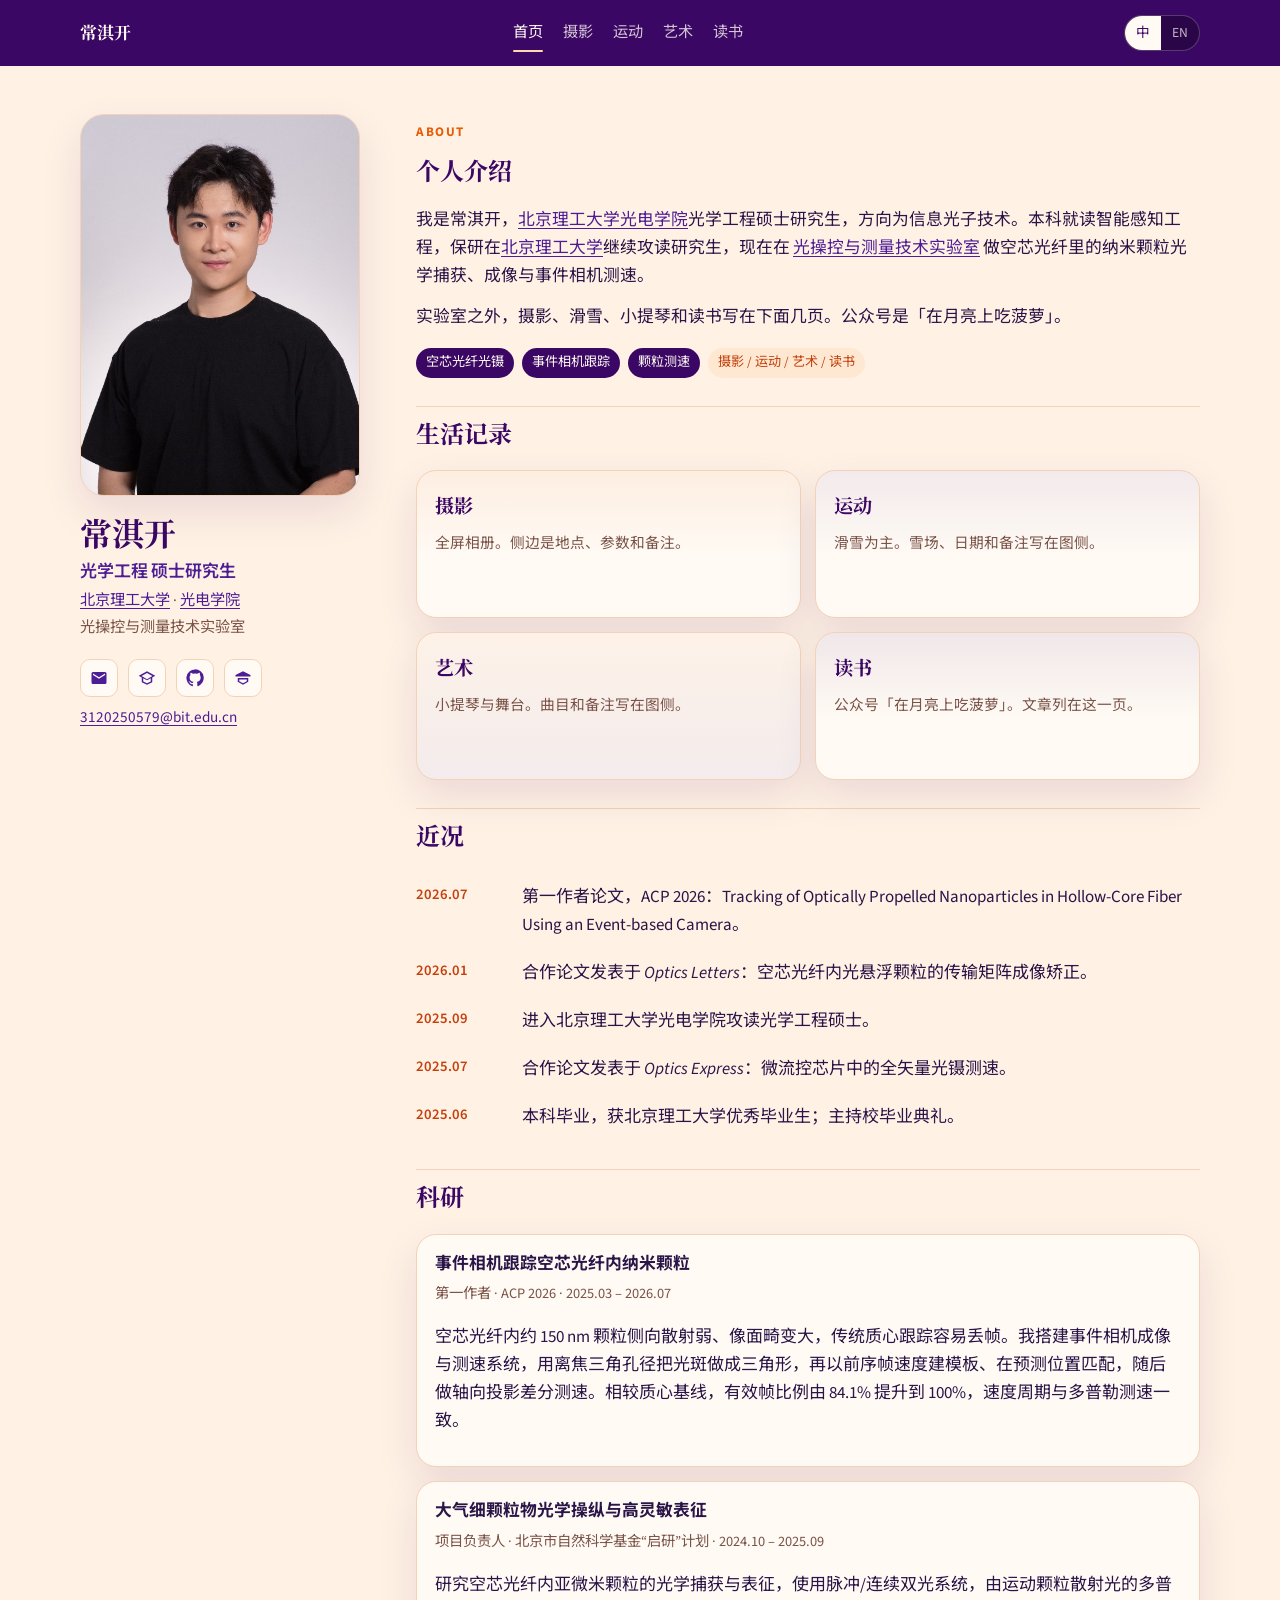
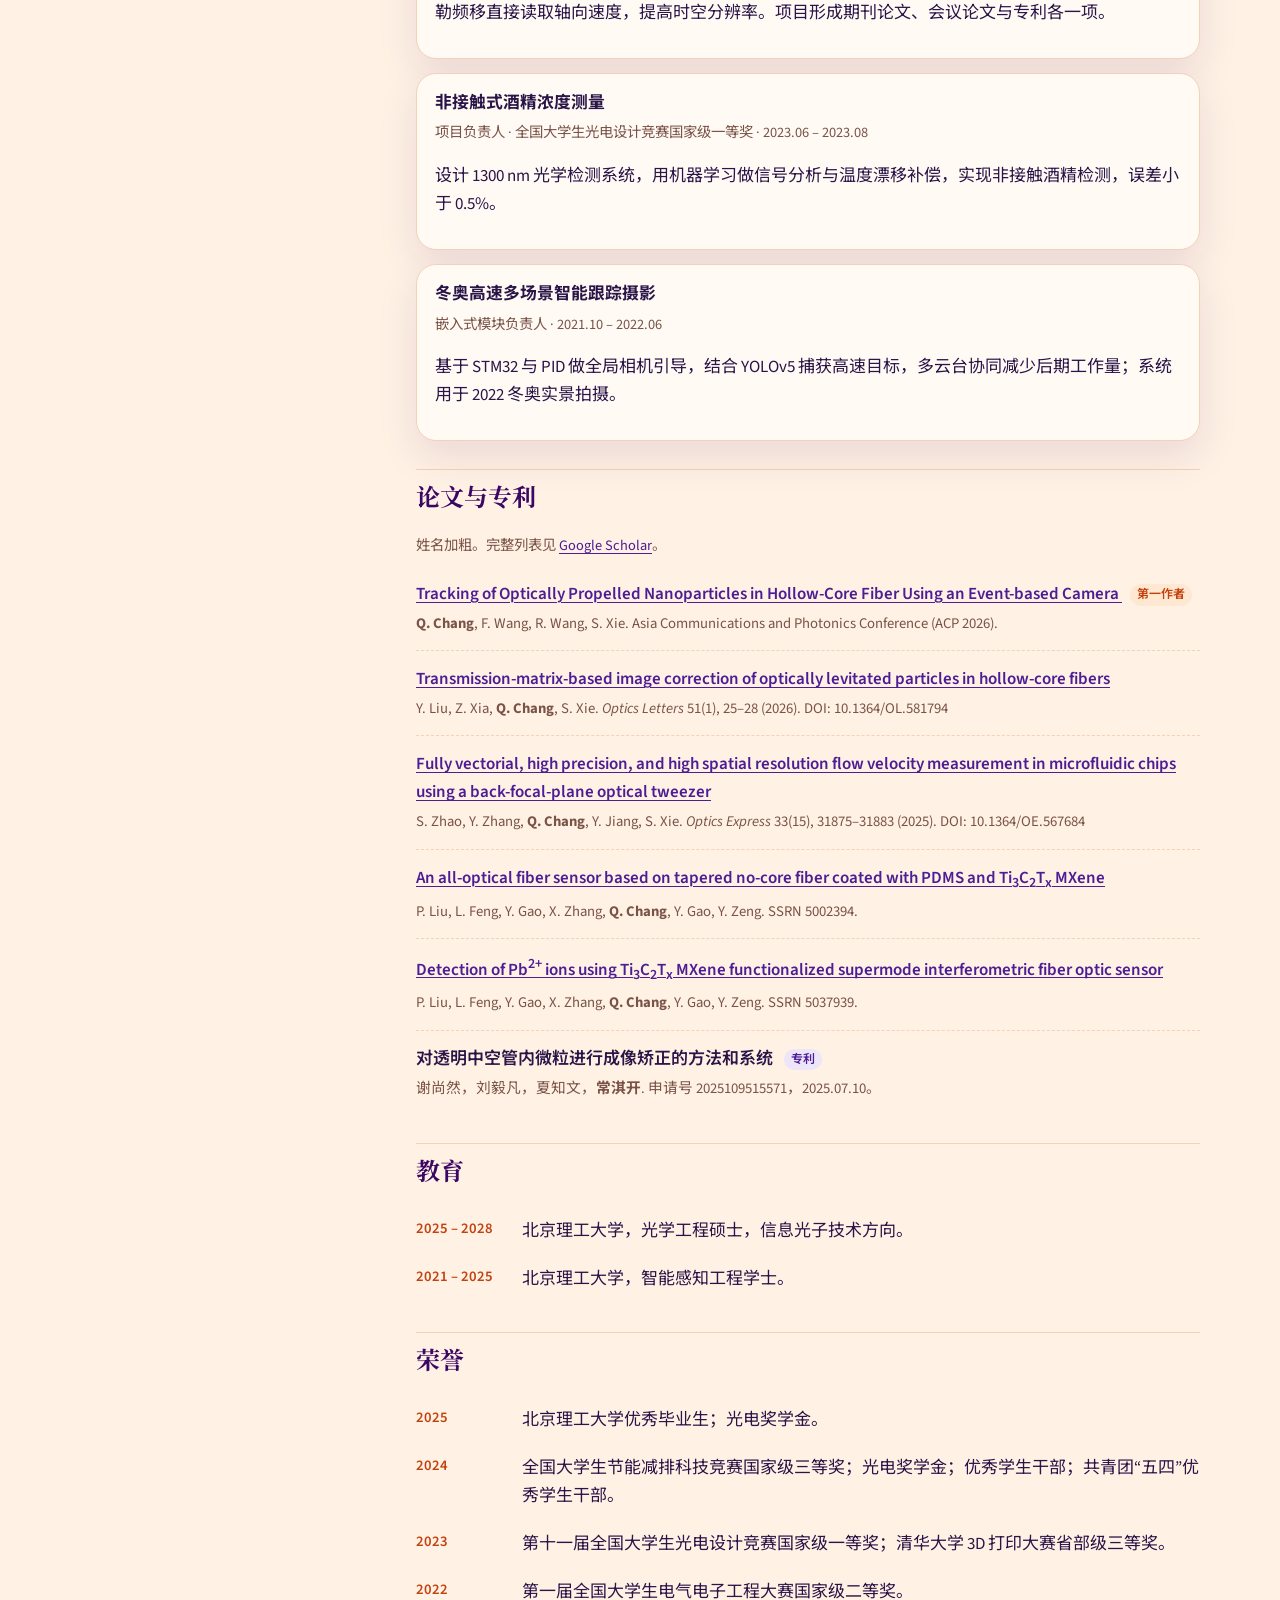
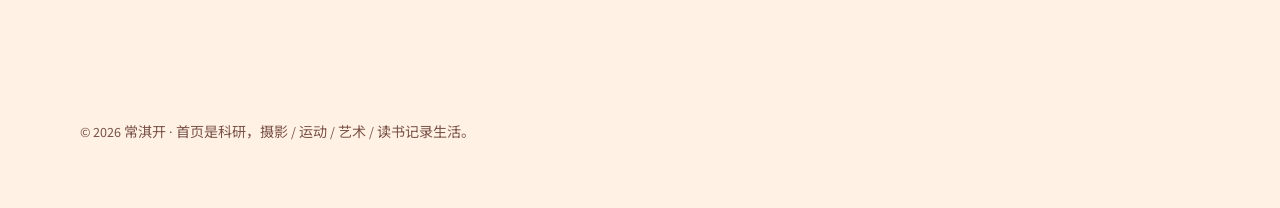
==== index.html @ 78b091c8 "Use English author names for the ACP 2026 paper." ====
<!DOCTYPE html>
<html lang="zh-CN" data-lang="zh">
<head>
  <meta charset="UTF-8">
  <meta name="viewport" content="width=device-width, initial-scale=1">
  <title>常淇开 · 科研</title>
  <meta name="description" content="常淇开，北京理工大学光学工程硕士研究生。空芯光纤、事件相机与纳米颗粒测速。">
  <meta name="theme-color" content="#3b0764">
  <meta property="og:type" content="website">
  <meta property="og:title" content="常淇开 · 光学工程">
  <meta property="og:description" content="北京理工大学光学工程硕士研究生。科研、摄影、滑雪与音乐。">
  <meta property="og:url" content="https://chikaichang.github.io/Introduction/">
  <meta property="og:image" content="https://chikaichang.github.io/Introduction/assets/share.jpg">
  <meta property="og:image:width" content="500">
  <meta property="og:image:height" content="500">
  <meta itemprop="name" content="常淇开 · 光学工程">
  <meta itemprop="description" content="北京理工大学光学工程硕士研究生。科研、摄影、滑雪与音乐。">
  <meta itemprop="image" content="https://chikaichang.github.io/Introduction/assets/share.jpg">
  <link rel="apple-touch-icon" href="assets/share.jpg">
  <link rel="icon" href="assets/favicon.svg" type="image/svg+xml">
  <link rel="preconnect" href="https://fonts.googleapis.com">
  <link rel="preconnect" href="https://fonts.gstatic.com" crossorigin>
  <link href="https://fonts.googleapis.com/css2?family=Noto+Sans+SC:wght@400;500;600;700&family=Noto+Serif+SC:wght@600;700&family=Source+Sans+3:ital,wght@0,400;0,500;0,600;0,700;1,400&family=Source+Serif+4:opsz,wght@8..60,600;8..60,700&display=swap" rel="stylesheet">
  <link rel="stylesheet" href="css/style.css">
</head>
<body data-page="home">
  <header class="site-header">
    <div class="wrap header-inner">
      <a class="brand" href="index.html">
        <span class="lang-zh">常淇开</span>
        <span class="lang-en">Qikai Chang</span>
      </a>
      <nav class="nav" aria-label="primary">
        <a class="active" href="index.html"><span class="lang-zh">首页</span><span class="lang-en">Home</span></a>
        <a href="photography.html"><span class="lang-zh">摄影</span><span class="lang-en">Photo</span></a>
        <a href="sports.html"><span class="lang-zh">运动</span><span class="lang-en">Sports</span></a>
        <a href="art.html"><span class="lang-zh">艺术</span><span class="lang-en">Art</span></a>
        <a href="reading.html"><span class="lang-zh">读书</span><span class="lang-en">Reading</span></a>
      </nav>
      <div class="lang-switch" role="group" aria-label="Language">
        <button type="button" data-lang="zh" aria-pressed="true">中</button>
        <button type="button" data-lang="en" aria-pressed="false">EN</button>
      </div>
    </div>
  </header>

  <main class="wrap layout">
    <aside class="profile">
      <img class="portrait" src="assets/profile.jpg" alt="Portrait of Qikai Chang / 常淇开">
      <div>
        <h1>
          <span class="lang-zh">常淇开</span>
          <span class="lang-en">Qikai Chang</span>
        </h1>
        <p class="role lang-zh">光学工程 硕士研究生</p>
        <p class="role lang-en">M.Eng. student, Optical Engineering</p>
        <p class="place lang-zh"><a href="https://www.bit.edu.cn/" target="_blank" rel="noopener">北京理工大学</a> · <a href="https://opt.bit.edu.cn/" target="_blank" rel="noopener">光电学院</a></p>
        <p class="place lang-en"><a href="https://www.bit.edu.cn/" target="_blank" rel="noopener">Beijing Institute of Technology</a></p>
        <p class="place lang-en"><a href="https://opt.bit.edu.cn/" target="_blank" rel="noopener">School of Optics and Photonics</a></p>
        <p class="place lang-zh">光操控与测量技术实验室</p>
        <p class="place lang-en">Lab of Optical Manipulation &amp; Metrology</p>

        <div class="social">
          <a href="mailto:3120250579@bit.edu.cn" title="Email" aria-label="Email">
            <svg viewBox="0 0 24 24" aria-hidden="true"><path d="M20 4H4a2 2 0 0 0-2 2v12a2 2 0 0 0 2 2h16a2 2 0 0 0 2-2V6a2 2 0 0 0-2-2Zm0 4-8 5L4 8V6l8 5 8-5Z"/></svg>
          </a>
          <a href="https://scholar.google.com/citations?user=FxR_PTEAAAAJ&hl=zh-CN" title="Google Scholar" aria-label="Google Scholar" target="_blank" rel="noopener">
            <svg viewBox="0 0 24 24" aria-hidden="true"><path d="M12 3 1 9l4 2.2v6.3L12 21l7-3.5V11.2L23 9 12 3Zm0 2.3 7.2 4.1L12 13.7 4.8 9.4 12 5.3ZM7 12.3l5 2.8 5-2.8v4.4L12 19l-5-2.3v-4.4Z"/></svg>
          </a>
          <a href="https://github.com/ChikaiChang" title="GitHub" aria-label="GitHub" target="_blank" rel="noopener">
            <svg viewBox="0 0 24 24" aria-hidden="true"><path d="M12 .5A11.5 11.5 0 0 0 8.4 22.9c.58.1.79-.25.79-.56v-2.1c-3.2.7-3.87-1.54-3.87-1.54-.53-1.35-1.3-1.7-1.3-1.7-1.06-.73.08-.72.08-.72 1.17.08 1.79 1.2 1.79 1.2 1.04 1.78 2.73 1.27 3.4.97.1-.75.41-1.27.74-1.56-2.55-.29-5.23-1.28-5.23-5.68 0-1.25.45-2.28 1.19-3.08-.12-.29-.52-1.47.11-3.06 0 0 .97-.31 3.18 1.18a11.1 11.1 0 0 1 5.8 0c2.2-1.49 3.17-1.18 3.17-1.18.64 1.59.24 2.77.12 3.06.74.8 1.18 1.83 1.18 3.08 0 4.41-2.69 5.39-5.25 5.67.42.36.8 1.08.8 2.18v3.24c0 .31.21.67.8.56A11.5 11.5 0 0 0 12 .5Z"/></svg>
          </a>
          <a href="https://sxielab.com/" title="Lab homepage" aria-label="Lab homepage" target="_blank" rel="noopener">
            <svg viewBox="0 0 24 24" aria-hidden="true"><path d="M12 3 2 8v2h20V8L12 3Zm-7 9v5l7 4 7-4v-5H5Zm2 2h10v2.2L12 19l-5-2.8V14Z"/></svg>
          </a>
        </div>
        <p class="contact-line"><a href="mailto:3120250579@bit.edu.cn">3120250579@bit.edu.cn</a></p>
      </div>
    </aside>

    <div class="content">
      <section class="section" id="about">
        <p class="kicker">About</p>
        <h2 class="lang-zh">个人介绍</h2>
        <h2 class="lang-en">About</h2>
        <!-- 自我介绍在这里改：lang-zh 是中文，lang-en 是英文。改完保存，刷新首页即可。 -->
        <p class="lead lang-zh">
          我是常淇开，<a href="https://www.bit.edu.cn/" target="_blank" rel="noopener">北京理工大学</a><a href="https://opt.bit.edu.cn/" target="_blank" rel="noopener">光电学院</a>光学工程硕士研究生，方向为信息光子技术。本科就读智能感知工程，保研在<a href="https://www.bit.edu.cn/" target="_blank" rel="noopener">北京理工大学</a>继续攻读研究生，现在在
          <a href="https://sxielab.com/" target="_blank" rel="noopener">光操控与测量技术实验室</a>
          做空芯光纤里的纳米颗粒光学捕获、成像与事件相机测速。
        </p>
        <p class="lead lang-en">
          I am Qikai Chang, an M.Eng. student in Optical Engineering at the
          <a href="https://opt.bit.edu.cn/" target="_blank" rel="noopener">School of Optics and Photonics</a>,
          <a href="https://www.bit.edu.cn/" target="_blank" rel="noopener">Beijing Institute of Technology</a>,
          focusing on information photonics. I studied Intelligent Perception Engineering as an undergraduate and stayed at BIT for graduate school via recommended admission. I now work in the
          <a href="https://sxielab.com/" target="_blank" rel="noopener">Laboratory of Optical Manipulation &amp; Metrology</a>
          on optical trapping, imaging, and event-camera velocimetry of nanoparticles in hollow-core fibers.
        </p>
        <p class="lead lang-zh">实验室之外，摄影、滑雪、小提琴和读书写在下面几页。公众号是「在月亮上吃菠萝」。</p>
        <p class="lead lang-en">Outside the lab, photography, skiing, violin, and reading live on the pages below. I write at the WeChat account Eating Pineapple on the Moon.</p>
        <div class="chips">
          <span class="chip lang-zh">空芯光纤光镊</span>
          <span class="chip lang-en">Hollow-core fiber tweezers</span>
          <span class="chip lang-zh">事件相机跟踪</span>
          <span class="chip lang-en">Event-camera tracking</span>
          <span class="chip lang-zh">颗粒测速</span>
          <span class="chip lang-en">Particle velocimetry</span>
          <span class="chip alt lang-zh">摄影 / 运动 / 艺术 / 读书</span>
          <span class="chip alt lang-en">Photo / sports / art / reading</span>
        </div>
      </section>

      <section class="section" id="life">
        <h2 class="lang-zh">生活记录</h2>
        <h2 class="lang-en">Life</h2>
        <div class="portals">
          <a class="portal photo" href="photography.html">
            <strong class="lang-zh">摄影</strong>
            <strong class="lang-en">Photography</strong>
            <span class="lang-zh">全屏相册。侧边是地点、参数和备注。</span>
            <span class="lang-en">Full-screen frames. Place, EXIF, and notes on the side.</span>
          </a>
          <a class="portal sports" href="sports.html">
            <strong class="lang-zh">运动</strong>
            <strong class="lang-en">Sports</strong>
            <span class="lang-zh">滑雪为主。雪场、日期和备注写在图侧。</span>
            <span class="lang-en">Mostly skiing. Resort, date, and notes sit beside the frame.</span>
          </a>
          <a class="portal art" href="art.html">
            <strong class="lang-zh">艺术</strong>
            <strong class="lang-en">Art</strong>
            <span class="lang-zh">小提琴与舞台。曲目和备注写在图侧。</span>
            <span class="lang-en">Violin and stage. Piece and notes sit beside the frame.</span>
          </a>
          <a class="portal reading" href="reading.html">
            <strong class="lang-zh">读书</strong>
            <strong class="lang-en">Reading</strong>
            <span class="lang-zh">公众号「在月亮上吃菠萝」。文章列在这一页。</span>
            <span class="lang-en">WeChat account Eating Pineapple on the Moon. Essays live here.</span>
          </a>
        </div>
      </section>

      <section class="section" id="news">
        <h2 class="lang-zh">近况</h2>
        <h2 class="lang-en">News</h2>
        <ul class="news-list">
          <li>
            <span class="date">2026.07</span>
            <span class="lang-zh">第一作者论文，ACP 2026：Tracking of Optically Propelled Nanoparticles in Hollow-Core Fiber Using an Event-based Camera。</span>
            <span class="lang-en">First-author paper, ACP 2026: Tracking of Optically Propelled Nanoparticles in Hollow-Core Fiber Using an Event-based Camera.</span>
          </li>
          <li>
            <span class="date">2026.01</span>
            <span class="lang-zh">合作论文发表于 <em>Optics Letters</em>：空芯光纤内光悬浮颗粒的传输矩阵成像矫正。</span>
            <span class="lang-en">Co-authored paper in <em>Optics Letters</em> on transmission-matrix image correction of levitated particles.</span>
          </li>
          <li>
            <span class="date">2025.09</span>
            <span class="lang-zh">进入北京理工大学光电学院攻读光学工程硕士。</span>
            <span class="lang-en">Started the M.Eng. program in Optical Engineering at BIT.</span>
          </li>
          <li>
            <span class="date">2025.07</span>
            <span class="lang-zh">合作论文发表于 <em>Optics Express</em>：微流控芯片中的全矢量光镊测速。</span>
            <span class="lang-en">Co-authored paper in <em>Optics Express</em> on fully vectorial optical-tweezer velocimetry.</span>
          </li>
          <li>
            <span class="date">2025.06</span>
            <span class="lang-zh">本科毕业，获北京理工大学优秀毕业生；主持校毕业典礼。</span>
            <span class="lang-en">Graduated with the BIT Outstanding Graduate award; hosted the commencement ceremony.</span>
          </li>
        </ul>
      </section>

      <section class="section" id="research">
        <h2 class="lang-zh">科研</h2>
        <h2 class="lang-en">Research</h2>
        <div class="cards">
          <article class="card">
            <h3 class="lang-zh">事件相机跟踪空芯光纤内纳米颗粒</h3>
            <h3 class="lang-en">Event-camera tracking of nanoparticles in hollow-core fiber</h3>
            <p class="meta lang-zh">第一作者 · ACP 2026 · 2025.03 – 2026.07</p>
            <p class="meta lang-en">First author · ACP 2026 · Mar 2025 – Jul 2026</p>
            <p class="lang-zh">空芯光纤内约 150 nm 颗粒侧向散射弱、像面畸变大，传统质心跟踪容易丢帧。我搭建事件相机成像与测速系统，用离焦三角孔径把光斑做成三角形，再以前序帧速度建模板、在预测位置匹配，随后做轴向投影差分测速。相较质心基线，有效帧比例由 84.1% 提升到 100%，速度周期与多普勒测速一致。</p>
            <p class="lang-en">Lateral scatter from ~150 nm particles in a hollow-core fiber is weak and distorted, so centroid tracking drops frames. I built an event-camera imaging and velocimetry setup: a defocused triangular aperture turns the spot into a triangle; a two-step tracker predicts from prior speed, matches a template, then estimates velocity from axial projection differences. Effective frames rose from 84.1% to 100% versus the centroid baseline, and the velocity period matches Doppler velocimetry.</p>
          </article>
          <article class="card">
            <h3 class="lang-zh">大气细颗粒物光学操纵与高灵敏表征</h3>
            <h3 class="lang-en">Optical manipulation and characterization of fine particles</h3>
            <p class="meta lang-zh">项目负责人 · 北京市自然科学基金“启研”计划 · 2024.10 – 2025.09</p>
            <p class="meta lang-en">PI · Beijing Natural Science Foundation Qiyan Program · Oct 2024 – Sep 2025</p>
            <p class="lang-zh">研究空芯光纤内亚微米颗粒的光学捕获与表征，使用脉冲/连续双光系统，由运动颗粒散射光的多普勒频移直接读取轴向速度，提高时空分辨率。项目形成期刊论文、会议论文与专利各一项。</p>
            <p class="lang-en">I led a project on trapping and characterizing sub-micron particles in hollow-core fiber, using pulsed and continuous dual-beam illumination and Doppler shifts in scattered light for axial velocity. The project produced a journal paper, a conference paper, and a patent.</p>
          </article>
          <article class="card">
            <h3 class="lang-zh">非接触式酒精浓度测量</h3>
            <h3 class="lang-en">Non-contact alcohol concentration sensing</h3>
            <p class="meta lang-zh">项目负责人 · 全国大学生光电设计竞赛国家级一等奖 · 2023.06 – 2023.08</p>
            <p class="meta lang-en">Lead · National First Prize, Optoelectronic Design Contest · Jun–Aug 2023</p>
            <p class="lang-zh">设计 1300 nm 光学检测系统，用机器学习做信号分析与温度漂移补偿，实现非接触酒精检测，误差小于 0.5%。</p>
            <p class="lang-en">Designed a 1300 nm optical sensing system with machine-learning signal analysis and temperature-drift compensation. Non-contact alcohol measurement error stayed below 0.5%.</p>
          </article>
          <article class="card">
            <h3 class="lang-zh">冬奥高速多场景智能跟踪摄影</h3>
            <h3 class="lang-en">High-speed tracking camera system for the Winter Olympics</h3>
            <p class="meta lang-zh">嵌入式模块负责人 · 2021.10 – 2022.06</p>
            <p class="meta lang-en">Embedded-system lead · Oct 2021 – Jun 2022</p>
            <p class="lang-zh">基于 STM32 与 PID 做全局相机引导，结合 YOLOv5 捕获高速目标，多云台协同减少后期工作量；系统用于 2022 冬奥实景拍摄。</p>
            <p class="lang-en">Built an STM32 + PID global camera guidance module with YOLOv5 target capture. Multi-gimbal coordination cut post-production workload; the system was used for on-site filming at the 2022 Winter Olympics.</p>
          </article>
        </div>
      </section>

      <section class="section" id="publications">
        <h2 class="lang-zh">论文与专利</h2>
        <h2 class="lang-en">Publications &amp; patents</h2>
        <p class="meta lang-zh">姓名加粗。完整列表见 <a href="https://scholar.google.com/citations?user=FxR_PTEAAAAJ&hl=zh-CN" target="_blank" rel="noopener">Google Scholar</a>。</p>
        <p class="meta lang-en">Name in bold. Full list on <a href="https://scholar.google.com/citations?user=FxR_PTEAAAAJ&hl=en" target="_blank" rel="noopener">Google Scholar</a>.</p>

        <article class="pub">
          <a class="pub-title lang-zh" href="assets/papers/chang-2026-event-camera.pdf">Tracking of Optically Propelled Nanoparticles in Hollow-Core Fiber Using an Event-based Camera <span class="tag first">第一作者</span></a>
          <a class="pub-title lang-en" href="assets/papers/chang-2026-event-camera.pdf">Tracking of Optically Propelled Nanoparticles in Hollow-Core Fiber Using an Event-based Camera <span class="tag first">first author</span></a>
          <div class="pub-venue lang-zh"><span class="me">Q. Chang</span>, F. Wang, R. Wang, S. Xie. Asia Communications and Photonics Conference (ACP 2026).</div>
          <div class="pub-venue lang-en"><span class="me">Q. Chang</span>, F. Wang, R. Wang, S. Xie. Asia Communications and Photonics Conference (ACP 2026).</div>
        </article>

        <article class="pub">
          <a class="pub-title" href="https://doi.org/10.1364/OL.581794" target="_blank" rel="noopener">Transmission-matrix-based image correction of optically levitated particles in hollow-core fibers</a>
          <div class="pub-venue">Y. Liu, Z. Xia, <span class="me">Q. Chang</span>, S. Xie. <em>Optics Letters</em> 51(1), 25–28 (2026). DOI: 10.1364/OL.581794</div>
        </article>

        <article class="pub">
          <a class="pub-title" href="https://doi.org/10.1364/OE.567684" target="_blank" rel="noopener">Fully vectorial, high precision, and high spatial resolution flow velocity measurement in microfluidic chips using a back-focal-plane optical tweezer</a>
          <div class="pub-venue">S. Zhao, Y. Zhang, <span class="me">Q. Chang</span>, Y. Jiang, S. Xie. <em>Optics Express</em> 33(15), 31875–31883 (2025). DOI: 10.1364/OE.567684</div>
        </article>

        <article class="pub">
          <a class="pub-title" href="https://doi.org/10.2139/ssrn.5002394" target="_blank" rel="noopener">An all-optical fiber sensor based on tapered no-core fiber coated with PDMS and Ti<sub>3</sub>C<sub>2</sub>T<sub>x</sub> MXene</a>
          <div class="pub-venue">P. Liu, L. Feng, Y. Gao, X. Zhang, <span class="me">Q. Chang</span>, Y. Gao, Y. Zeng. SSRN 5002394.</div>
        </article>

        <article class="pub">
          <a class="pub-title" href="https://doi.org/10.2139/ssrn.5037939" target="_blank" rel="noopener">Detection of Pb<sup>2+</sup> ions using Ti<sub>3</sub>C<sub>2</sub>T<sub>x</sub> MXene functionalized supermode interferometric fiber optic sensor</a>
          <div class="pub-venue">P. Liu, L. Feng, Y. Gao, X. Zhang, <span class="me">Q. Chang</span>, Y. Gao, Y. Zeng. SSRN 5037939.</div>
        </article>

        <article class="pub">
          <span class="pub-title lang-zh">对透明中空管内微粒进行成像矫正的方法和系统 <span class="tag">专利</span></span>
          <span class="pub-title lang-en">Method and system for image correction of particles in a transparent hollow tube <span class="tag">patent</span></span>
          <div class="pub-venue lang-zh">谢尚然，刘毅凡，夏知文，<span class="me">常淇开</span>. 申请号 2025109515571，2025.07.10。</div>
          <div class="pub-venue lang-en">S. Xie, Y. Liu, Z. Xia, <span class="me">Q. Chang</span>. CN Appl. No. 2025109515571, 10 Jul 2025.</div>
        </article>
      </section>

      <section class="section" id="education">
        <h2 class="lang-zh">教育</h2>
        <h2 class="lang-en">Education</h2>
        <ul class="edu-list">
          <li>
            <span class="date">2025 – 2028</span>
            <span class="lang-zh">北京理工大学，光学工程硕士，信息光子技术方向。</span>
            <span class="lang-en">M.Eng. in Optical Engineering, Beijing Institute of Technology. Information photonics.</span>
          </li>
          <li>
            <span class="date">2021 – 2025</span>
            <span class="lang-zh">北京理工大学，智能感知工程学士。</span>
            <span class="lang-en">B.Eng. in Intelligent Perception Engineering, Beijing Institute of Technology.</span>
          </li>
        </ul>
      </section>

      <section class="section" id="awards">
        <h2 class="lang-zh">荣誉</h2>
        <h2 class="lang-en">Awards</h2>
        <ul class="award-list">
          <li>
            <span class="date">2025</span>
            <span class="lang-zh">北京理工大学优秀毕业生；光电奖学金。</span>
            <span class="lang-en">BIT Outstanding Graduate; Optoelectronics Scholarship.</span>
          </li>
          <li>
            <span class="date">2024</span>
            <span class="lang-zh">全国大学生节能减排科技竞赛国家级三等奖；光电奖学金；优秀学生干部；共青团“五四”优秀学生干部。</span>
            <span class="lang-en">National Third Prize, Energy Conservation and Emission Reduction Contest; Optoelectronics Scholarship; Outstanding Student Cadre.</span>
          </li>
          <li>
            <span class="date">2023</span>
            <span class="lang-zh">第十一届全国大学生光电设计竞赛国家级一等奖；清华大学 3D 打印大赛省部级三等奖。</span>
            <span class="lang-en">National First Prize, 11th Optoelectronic Design Contest; provincial Third Prize, Tsinghua 3D Printing Contest.</span>
          </li>
          <li>
            <span class="date">2022</span>
            <span class="lang-zh">第一届全国大学生电气电子工程大赛国家级二等奖。</span>
            <span class="lang-en">National Second Prize, Electrical and Electronic Engineering Contest.</span>
          </li>
        </ul>
      </section>
    </div>
  </main>

  <footer class="wrap footer">
    <p class="lang-zh">© <span class="year"></span> 常淇开 · 首页是科研，摄影 / 运动 / 艺术 / 读书记录生活。</p>
    <p class="lang-en">© <span class="year"></span> Qikai Chang · Research on the home page; photography, sports, art and reading in the other rooms.</p>
  </footer>

  <script src="js/gallery.js"></script>
  <script src="js/site.js"></script>
</body>
</html>
---- css/style.css ----
:root {
  --bg: #fff1e4;
  --bg-elev: #fffaf4;
  --ink: #2a1548;
  --muted: #7a5348;
  --line: #f3d2b8;
  --purple: #4c1d95;
  --purple-deep: #3b0764;
  --purple-soft: #ede5f8;
  --orange: #e85d04;
  --orange-deep: #c2410c;
  --orange-soft: #ffe8d2;
  --chip: #3b0764;
  --shadow: 0 16px 40px rgba(59, 7, 100, 0.1);
  --radius: 20px;
  --serif: "Source Serif 4", "Noto Serif SC", Georgia, serif;
  --sans: "Source Sans 3", "Noto Sans SC", "PingFang SC", sans-serif;
}

*,
*::before,
*::after {
  box-sizing: border-box;
}

html {
  scroll-behavior: smooth;
}

body {
  margin: 0;
  color: var(--ink);
  background:
    radial-gradient(900px 420px at 100% -8%, rgba(232, 93, 4, 0.12), transparent 55%),
    var(--bg);
  font-family: var(--sans);
  font-size: 17px;
  line-height: 1.65;
}

img {
  max-width: 100%;
  display: block;
}

a {
  color: var(--purple);
  text-decoration-thickness: 1px;
  text-underline-offset: 3px;
}

a:hover {
  color: var(--orange);
}

.wrap {
  width: min(1120px, calc(100% - 40px));
  margin: 0 auto;
}

.site-header {
  position: sticky;
  top: 0;
  z-index: 20;
  background: var(--purple-deep);
  border-bottom: 0;
}

.header-inner {
  display: flex;
  align-items: center;
  justify-content: space-between;
  gap: 16px;
  min-height: 66px;
}

.brand {
  font-family: var(--serif);
  font-weight: 700;
  letter-spacing: 0.01em;
  color: #fffaf4;
  text-decoration: none;
}

.brand:hover {
  color: #ffd7b0;
}

.nav {
  display: flex;
  align-items: center;
  gap: 20px;
}

.nav a {
  color: rgba(255, 250, 244, 0.78);
  text-decoration: none;
  font-size: 0.95rem;
  position: relative;
  padding: 4px 0;
}

.nav a:hover,
.nav a.active {
  color: #fffaf4;
}

.nav a.active::after {
  content: "";
  position: absolute;
  left: 0;
  right: 0;
  bottom: -2px;
  height: 2px;
  border-radius: 99px;
  background: #ffd7b0;
}

.lang-switch {
  display: inline-flex;
  border: 1px solid rgba(255, 250, 244, 0.22);
  border-radius: 999px;
  overflow: hidden;
  background: #2a0548;
}

.lang-switch button {
  border: 0;
  background: transparent;
  color: rgba(255, 250, 244, 0.72);
  padding: 6px 11px;
  cursor: pointer;
  font: inherit;
  font-size: 0.85rem;
}

.lang-switch button[aria-pressed="true"] {
  background: #fffaf4;
  color: var(--purple-deep);
}

.layout {
  display: grid;
  grid-template-columns: 280px 1fr;
  gap: 56px;
  padding: 48px 0 64px;
}

.profile {
  position: sticky;
  top: 90px;
  align-self: start;
}

.portrait {
  width: 100%;
  max-width: 100%;
  aspect-ratio: 500 / 682;
  object-fit: cover;
  object-position: center 12%;
  border-radius: 24px;
  border: 1px solid var(--line);
  box-shadow: var(--shadow);
  background: #ddd;
}

.profile h1 {
  margin: 20px 0 4px;
  font-family: var(--serif);
  font-size: 2rem;
  line-height: 1.2;
  color: var(--purple-deep);
}

.role,
.place {
  margin: 0;
  color: var(--muted);
}

.role {
  font-weight: 600;
  color: var(--purple);
}

.place {
  margin-top: 2px;
  font-size: 0.95rem;
}

.social {
  display: flex;
  flex-wrap: wrap;
  gap: 10px;
  margin: 18px 0 8px;
}

.social a {
  width: 38px;
  height: 38px;
  display: grid;
  place-items: center;
  border: 1px solid var(--line);
  border-radius: 10px;
  background: var(--bg-elev);
  color: var(--purple);
  text-decoration: none;
}

.social a:hover {
  background: var(--orange);
  color: #fff;
  border-color: var(--orange);
}

.social svg {
  width: 18px;
  height: 18px;
  fill: currentColor;
}

.contact-line {
  margin: 8px 0 0;
  font-size: 0.95rem;
}

.section {
  padding: 8px 0 28px;
  border-bottom: 1px solid var(--line);
}

.section:last-child {
  border-bottom: 0;
}

.section h2,
.life-page h1,
.life-page h2 {
  margin: 0 0 16px;
  font-family: var(--serif);
  font-size: 1.5rem;
  color: var(--purple-deep);
}

.life-page {
  padding: 42px 0 72px;
}

.kicker {
  margin: 0 0 8px;
  color: var(--orange);
  font-size: 0.82rem;
  font-weight: 700;
  letter-spacing: 0.12em;
  text-transform: uppercase;
}

.lead {
  margin: 0 0 14px;
  font-size: 1.05rem;
}

.chips {
  display: flex;
  flex-wrap: wrap;
  gap: 8px;
  margin: 16px 0 0;
}

.chip {
  background: var(--chip);
  border-radius: 999px;
  padding: 4px 10px;
  font-size: 0.82rem;
  color: #fffaf4;
}

.chip.alt {
  background: var(--orange-soft);
  color: var(--orange-deep);
}

.news-list,
.edu-list,
.award-list,
.activity-list {
  list-style: none;
  margin: 0;
  padding: 0;
}

.news-list li,
.edu-list li,
.award-list li,
.activity-list li {
  display: grid;
  grid-template-columns: 92px 1fr;
  gap: 14px;
  padding: 10px 0;
}

.date {
  color: var(--orange-deep);
  font-variant-numeric: tabular-nums;
  font-size: 0.92rem;
  font-weight: 600;
}

.cards {
  display: grid;
  gap: 14px;
}

.card {
  background: var(--bg-elev);
  border: 1px solid var(--line);
  border-radius: var(--radius);
  padding: 18px 18px 14px;
  box-shadow: var(--shadow);
}

.card h3 {
  margin: 0 0 6px;
  font-size: 1.05rem;
  line-height: 1.4;
}

.meta {
  margin: 0 0 8px;
  color: var(--muted);
  font-size: 0.9rem;
}

.pub {
  padding: 14px 0;
  border-bottom: 1px dashed var(--line);
}

.pub:last-child {
  border-bottom: 0;
}

.pub-title {
  font-weight: 600;
  display: block;
  margin-bottom: 4px;
}

.pub-venue {
  color: var(--muted);
  font-size: 0.92rem;
}

.me {
  font-weight: 700;
}

.tag {
  display: inline-block;
  margin-left: 8px;
  padding: 1px 7px;
  border-radius: 999px;
  background: var(--purple-soft);
  color: var(--purple);
  font-size: 0.75rem;
  font-weight: 600;
  vertical-align: 1px;
}

.tag.first {
  background: var(--orange-soft);
  color: var(--orange-deep);
}

.portals {
  display: grid;
  grid-template-columns: repeat(2, 1fr);
  gap: 14px;
}

.portal {
  display: block;
  text-decoration: none;
  color: inherit;
  padding: 20px 18px;
  border-radius: var(--radius);
  background: var(--bg-elev);
  border: 1px solid var(--line);
  box-shadow: var(--shadow);
  min-height: 148px;
  transition: transform 0.18s ease, border-color 0.18s ease;
}

.portal:hover {
  border-color: color-mix(in srgb, var(--orange) 55%, var(--line));
  transform: translateY(-2px);
}

.portal strong {
  display: block;
  font-family: var(--serif);
  font-size: 1.2rem;
  margin-bottom: 6px;
  color: var(--purple-deep);
}

.portal span {
  color: var(--muted);
  font-size: 0.92rem;
}

.portal.photo {
  background:
    linear-gradient(180deg, rgba(232, 93, 4, 0.08), transparent 58%),
    var(--bg-elev);
}

.portal.sports {
  background:
    linear-gradient(180deg, rgba(91, 44, 139, 0.08), transparent 58%),
    var(--bg-elev);
}

.portal.art {
  background:
    linear-gradient(180deg, rgba(232, 93, 4, 0.05), rgba(91, 44, 139, 0.07)),
    var(--bg-elev);
}

.portal.reading {
  background:
    linear-gradient(180deg, rgba(59, 7, 100, 0.08), transparent 58%),
    var(--bg-elev);
}

.account-card {
  display: grid;
  grid-template-columns: 1fr 132px;
  gap: 22px;
  align-items: center;
  background: var(--bg-elev);
  border: 1px solid var(--line);
  border-radius: var(--radius);
  box-shadow: var(--shadow);
  padding: 22px 22px 18px;
  margin: 8px 0 28px;
}

.account-card h2 {
  margin: 0 0 6px;
  font-family: var(--serif);
  font-size: 1.45rem;
  color: var(--purple-deep);
}

.account-id {
  margin: 0 0 12px;
  color: var(--muted);
  font-variant-numeric: tabular-nums;
}

.account-qr {
  width: 132px;
  height: 132px;
  object-fit: cover;
  border-radius: 12px;
  background: #fff;
}

.essay-list {
  list-style: none;
  margin: 0;
  padding: 0;
}

.essay-list li {
  display: grid;
  grid-template-columns: 92px 1fr;
  gap: 14px;
  align-items: baseline;
  padding: 14px 0;
  border-bottom: 1px dashed var(--line);
}

.essay-list a {
  font-weight: 600;
}

.essay-empty {
  color: var(--muted);
}

body.film {
  background: #14081c;
  color: #f6f1ea;
}

body.film .site-header {
  position: fixed;
  top: 0;
  left: 0;
  right: 0;
}

body.film .footer {
  color: rgba(246, 241, 234, 0.62);
  padding: 28px 0 48px;
}

body.film .footer a {
  color: #ffd7b0;
}

.film-roll {
  display: block;
  padding-top: 66px;
}

.film-frame {
  position: relative;
  isolation: isolate;
  height: auto;
  min-height: 0;
  overflow: hidden;
  background: #1a0d22;
  line-height: 0;
}

.film-frame img {
  position: relative;
  z-index: 0;
  display: block;
  width: 100%;
  height: auto;
  object-fit: contain;
  object-position: center;
}

.film-blank {
  position: relative;
  z-index: 0;
  width: 100%;
  min-height: 70svh;
  background:
    radial-gradient(900px 500px at 20% 20%, rgba(91, 44, 139, 0.45), transparent 58%),
    radial-gradient(800px 480px at 80% 80%, rgba(232, 93, 4, 0.28), transparent 52%),
    #1c0f24;
}

.film-meta {
  position: absolute;
  top: 50%;
  transform: translateY(-50%);
  z-index: 3;
  width: min(300px, 38vw);
  padding: 22px 22px 20px;
  border-radius: 18px;
  background: rgba(16, 6, 24, 0.78);
  border: 1px solid rgba(255, 255, 255, 0.16);
  box-shadow: 0 18px 40px rgba(8, 2, 14, 0.35);
  backdrop-filter: blur(16px);
  color: #fffaf4;
  pointer-events: none;
  line-height: 1.4;
}

.film-frame[data-side="left"] .film-meta {
  left: max(28px, 4vw);
}

.film-frame[data-side="right"] .film-meta {
  right: max(28px, 4vw);
  left: auto;
}

.film-kicker {
  margin: 0 0 10px;
  color: #ffb080;
  font-size: 0.72rem;
  font-weight: 700;
  letter-spacing: 0.16em;
  text-transform: uppercase;
}

.film-place,
.film-title {
  margin: 0;
  font-family: var(--serif);
  line-height: 1.3;
}

.film-place {
  font-size: 1.35rem;
}

.film-title {
  margin-top: 6px;
  font-size: 1.02rem;
  font-weight: 600;
}

.film-date {
  margin: 8px 0 0;
  color: rgba(255, 250, 244, 0.7);
  font-variant-numeric: tabular-nums;
  font-size: 0.88rem;
}

.film-exif {
  margin-top: 16px;
  display: grid;
  gap: 5px;
}

.film-exif-row {
  display: flex;
  justify-content: space-between;
  gap: 12px;
  font-size: 0.8rem;
  letter-spacing: 0.02em;
}

.film-exif-row span {
  color: rgba(255, 250, 244, 0.58);
}

.film-exif-row b {
  font-weight: 600;
  text-align: right;
}

.film-note {
  margin: 16px 0 0;
  font-size: 0.92rem;
  line-height: 1.55;
  color: rgba(255, 250, 244, 0.92);
}

body.film img {
  max-width: 100%;
}

.footer {
  color: var(--muted);
  font-size: 0.88rem;
  padding: 0 0 48px;
}

html[data-lang="zh"] .lang-en,
html:not([data-lang="en"]) .lang-en {
  display: none;
}

html[data-lang="en"] .lang-zh {
  display: none;
}

a:focus-visible,
.lang-switch button:focus-visible,
.social a:focus-visible,
.portal:focus-visible {
  outline: 2px solid var(--purple-deep);
  outline-offset: 3px;
}

::selection {
  background: #e9d5ff;
}

@media (max-width: 860px) {
  .header-inner {
    flex-wrap: wrap;
  }

  .nav {
    order: 3;
    width: 100%;
    justify-content: space-between;
    gap: 10px;
    padding-bottom: 10px;
  }

  .layout {
    grid-template-columns: 1fr;
    gap: 28px;
    padding-top: 28px;
  }

  .profile {
    position: static;
    display: grid;
    grid-template-columns: 96px 1fr;
    gap: 14px;
    align-items: start;
  }

  .portrait {
    width: 96px;
    max-width: 96px;
    border-radius: 14px;
  }

  .profile h1 {
    margin-top: 0;
    font-size: 1.6rem;
  }

  .portals {
    grid-template-columns: 1fr;
  }

  .film-roll {
    padding-top: 112px;
  }

  .film-meta {
    top: auto;
    bottom: 0;
    left: 0 !important;
    right: 0 !important;
    transform: none;
    z-index: 3;
    width: auto;
    max-width: none;
    border-radius: 0;
    border: 0;
    background: linear-gradient(transparent, rgba(12, 4, 18, 0.92));
    backdrop-filter: blur(8px);
    padding: 64px 22px 28px;
  }
}

@media (max-width: 560px) {
  .wrap {
    width: min(1120px, calc(100% - 28px));
  }

  .nav {
    gap: 8px;
    font-size: 0.84rem;
  }

  .nav a {
    font-size: 0.84rem;
  }

  .profile {
    grid-template-columns: 76px 1fr;
    gap: 12px;
    align-items: start;
  }

  .portrait {
    width: 76px;
    max-width: 76px;
    border-radius: 12px;
  }

  .profile h1 {
    font-size: 1.32rem;
  }

  .account-card {
    grid-template-columns: 1fr;
    justify-items: start;
  }

  .film-meta {
    padding: 48px 16px 22px;
  }

  .news-list li,
  .edu-list li,
  .award-list li,
  .activity-list li,
  .essay-list li {
    grid-template-columns: 1fr;
    gap: 2px;
  }
}
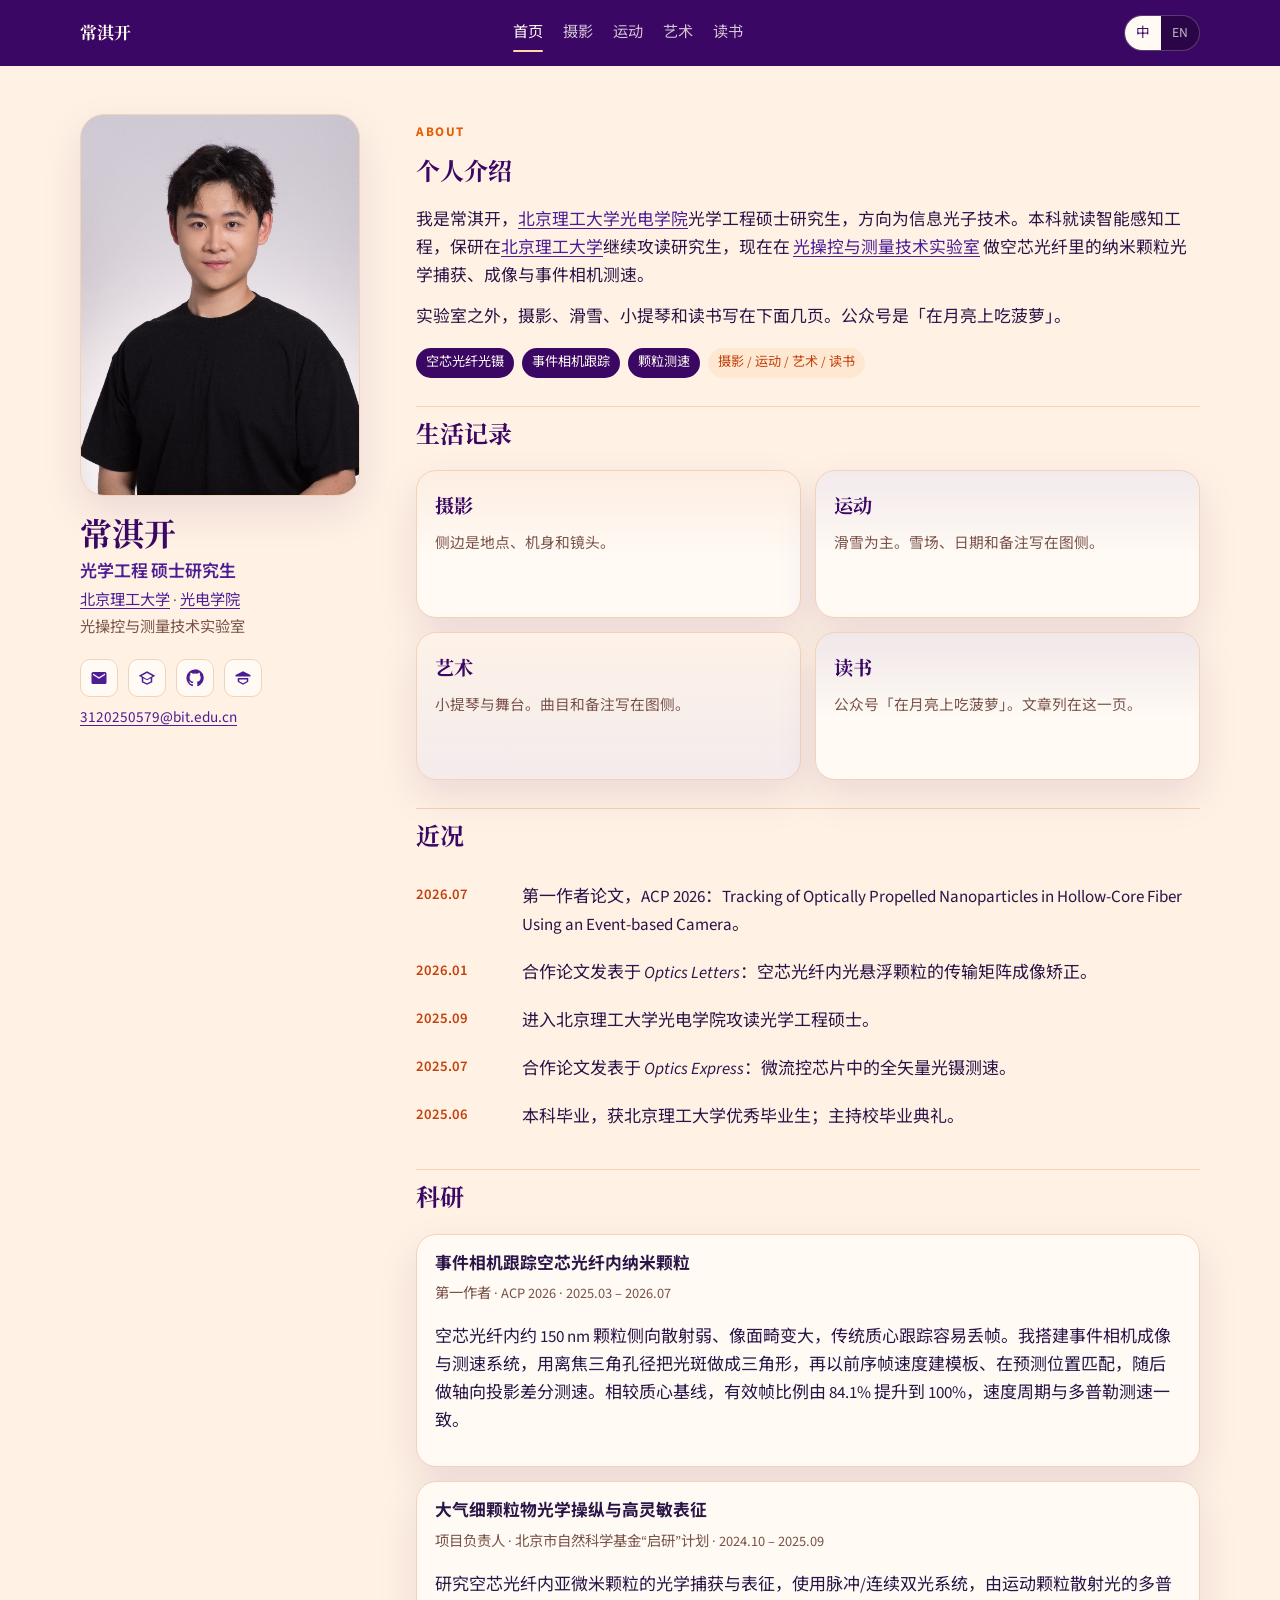
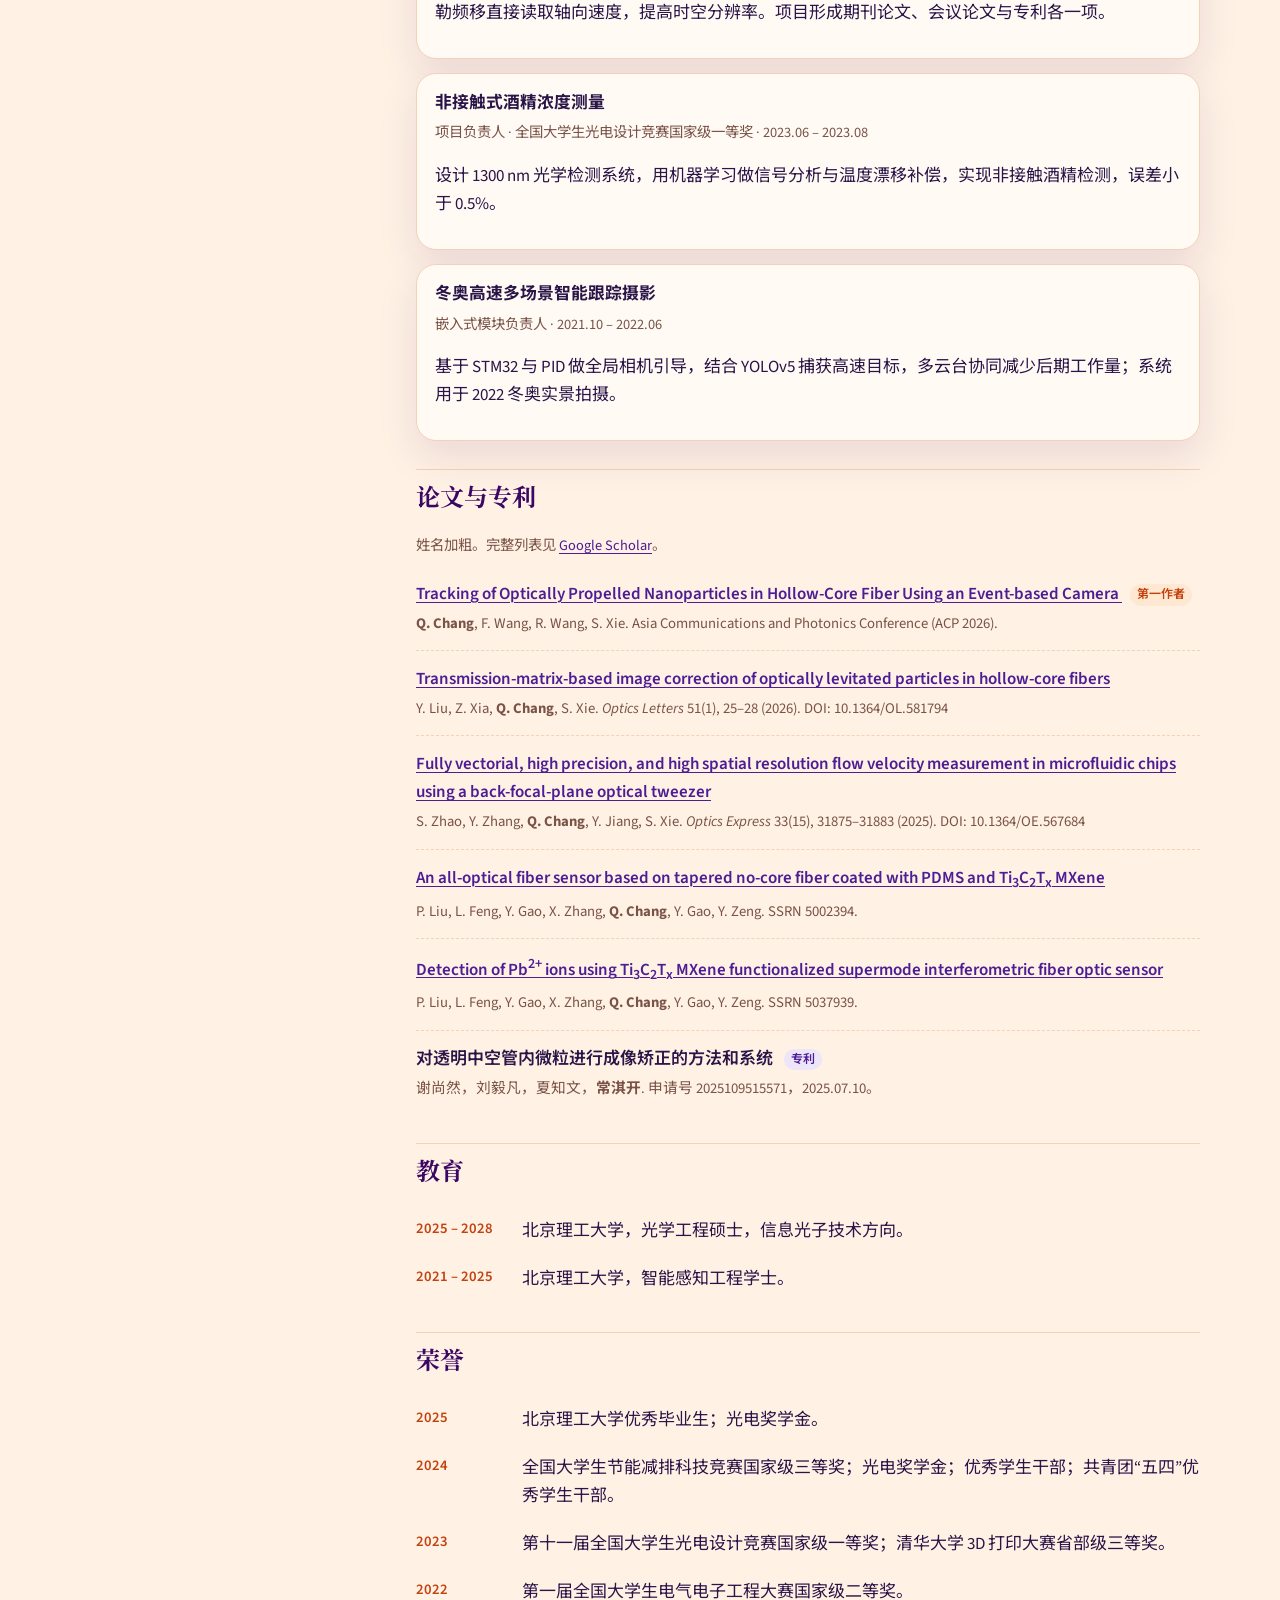
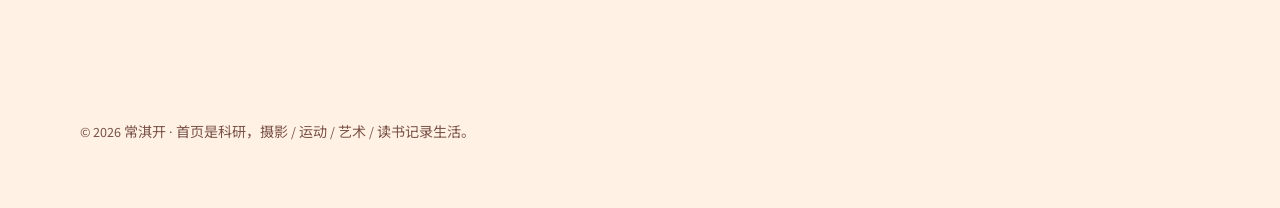
==== commit 70170726: "Update photography locations from filenames and drop aperture EXIF." ====
--- a/index.html
+++ b/index.html
@@ -118,8 +118,8 @@
           <a class="portal photo" href="photography.html">
             <strong class="lang-zh">摄影</strong>
             <strong class="lang-en">Photography</strong>
-            <span class="lang-zh">全屏相册。侧边是地点、参数和备注。</span>
-            <span class="lang-en">Full-screen frames. Place, EXIF, and notes on the side.</span>
+            <span class="lang-zh">侧边是地点、机身和镜头。</span>
+            <span class="lang-en">Place, camera, and lens sit on the side.</span>
           </a>
           <a class="portal sports" href="sports.html">
             <strong class="lang-zh">运动</strong>
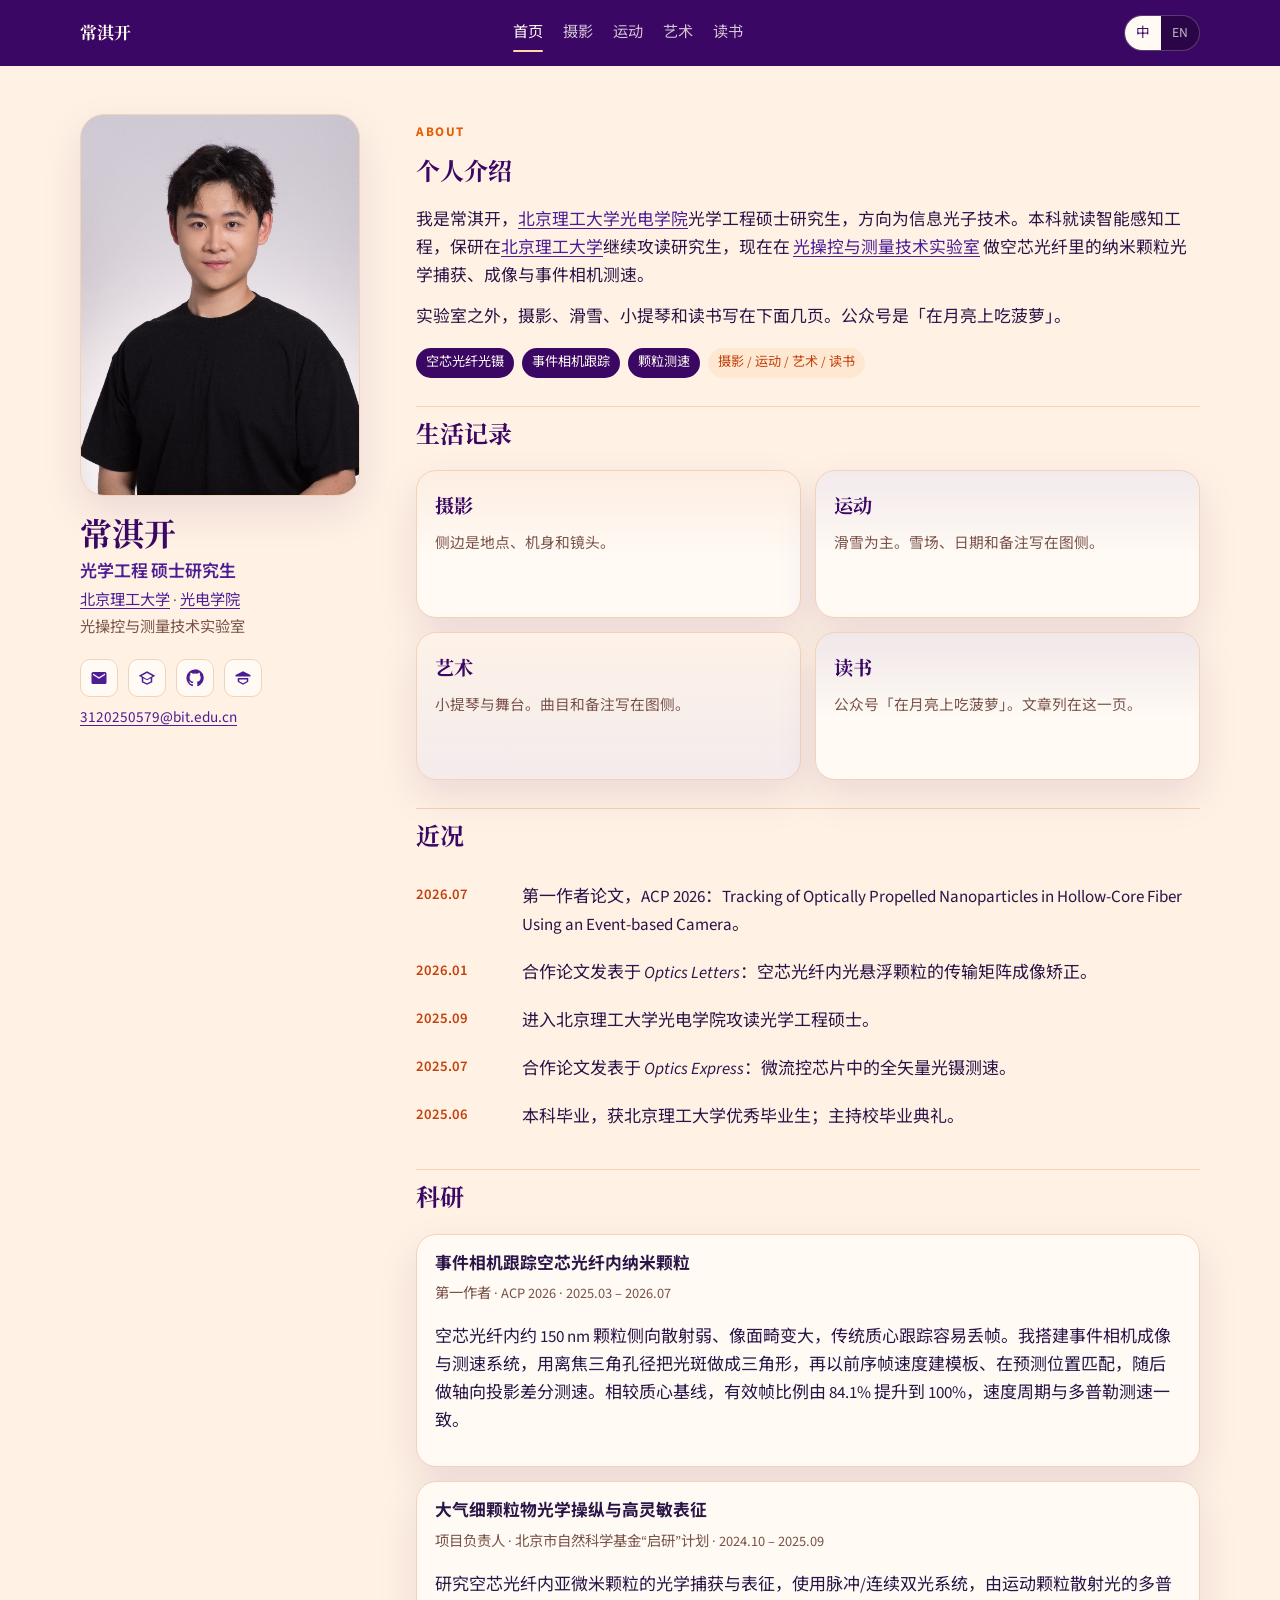
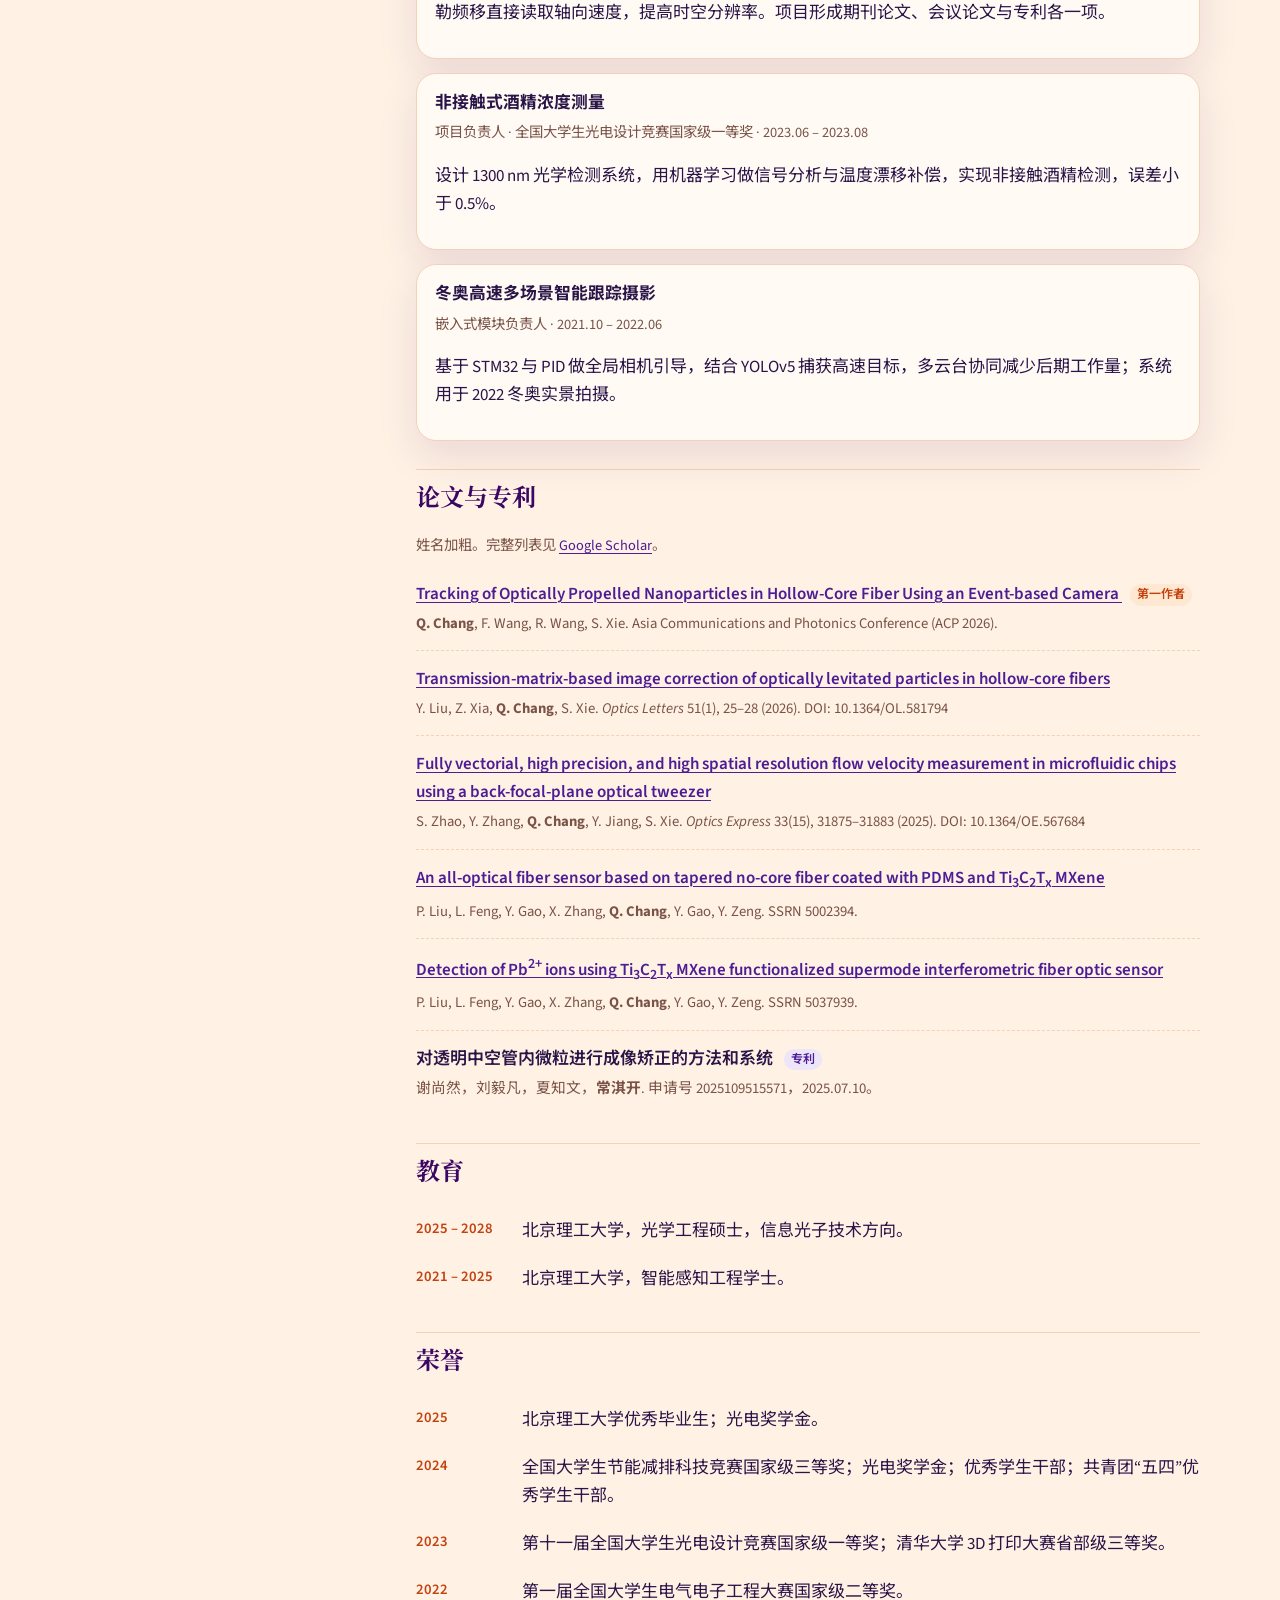
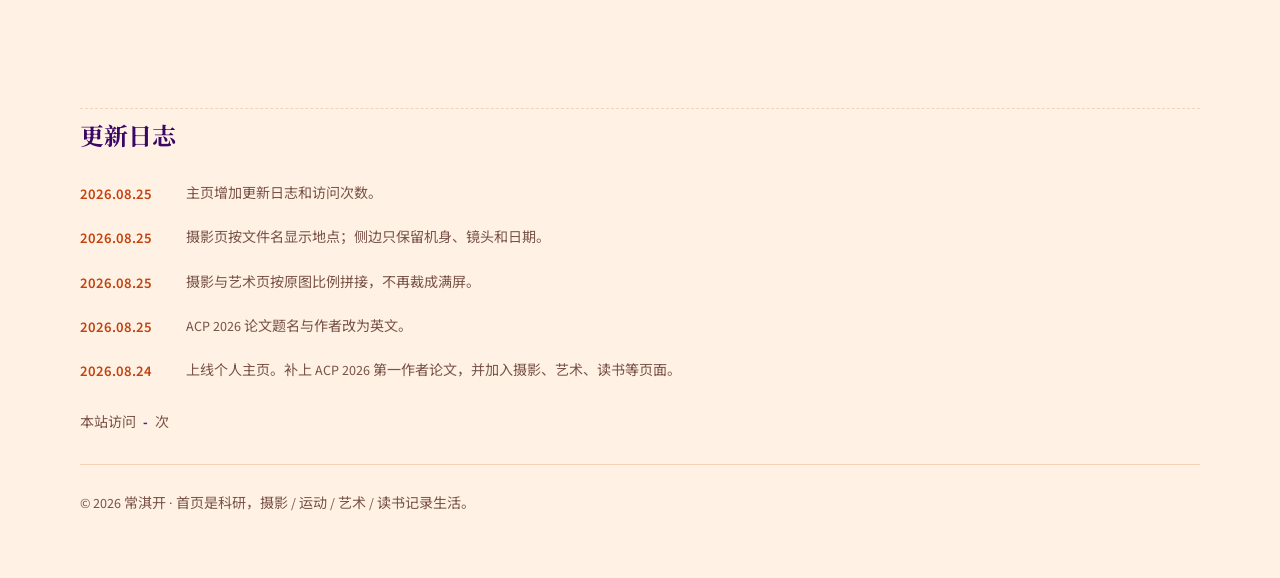
==== commit 10309c09: "Add a homepage changelog and visit count." ====
--- a/index.html
+++ b/index.html
@@ -301,10 +301,22 @@
   </main>
 
   <footer class="wrap footer">
+    <section class="section log-section" id="log">
+      <h2 class="lang-zh">更新日志</h2>
+      <h2 class="lang-en">Updates</h2>
+      <ul class="log-list" data-changelog></ul>
+      <p class="visit-count">
+        <span class="lang-zh">本站访问</span>
+        <b id="vercount_value_site_pv">-</b>
+        <span class="lang-zh">次</span>
+        <span class="lang-en">visits</span>
+      </p>
+    </section>
     <p class="lang-zh">© <span class="year"></span> 常淇开 · 首页是科研，摄影 / 运动 / 艺术 / 读书记录生活。</p>
     <p class="lang-en">© <span class="year"></span> Qikai Chang · Research on the home page; photography, sports, art and reading in the other rooms.</p>
   </footer>
 
+  <script src="js/changelog.js"></script>
   <script src="js/gallery.js"></script>
   <script src="js/site.js"></script>
 </body>
--- a/css/style.css
+++ b/css/style.css
@@ -283,7 +283,8 @@
 .news-list,
 .edu-list,
 .award-list,
-.activity-list {
+.activity-list,
+.log-list {
   list-style: none;
   margin: 0;
   padding: 0;
@@ -292,7 +293,8 @@
 .news-list li,
 .edu-list li,
 .award-list li,
-.activity-list li {
+.activity-list li,
+.log-list li {
   display: grid;
   grid-template-columns: 92px 1fr;
   gap: 14px;
@@ -646,6 +648,27 @@
   padding: 0 0 48px;
 }
 
+.log-section {
+  margin: 0 0 28px;
+  padding-top: 8px;
+  border-top: 1px dashed var(--line);
+}
+
+.log-section h2 {
+  color: var(--purple-deep);
+}
+
+.visit-count {
+  margin: 18px 0 0;
+  color: var(--muted);
+}
+
+.visit-count b {
+  color: var(--purple);
+  font-variant-numeric: tabular-nums;
+  margin: 0 4px;
+}
+
 html[data-lang="zh"] .lang-en,
 html:not([data-lang="en"]) .lang-en {
   display: none;
@@ -773,7 +796,8 @@
   .edu-list li,
   .award-list li,
   .activity-list li,
-  .essay-list li {
+  .essay-list li,
+  .log-list li {
     grid-template-columns: 1fr;
     gap: 2px;
   }
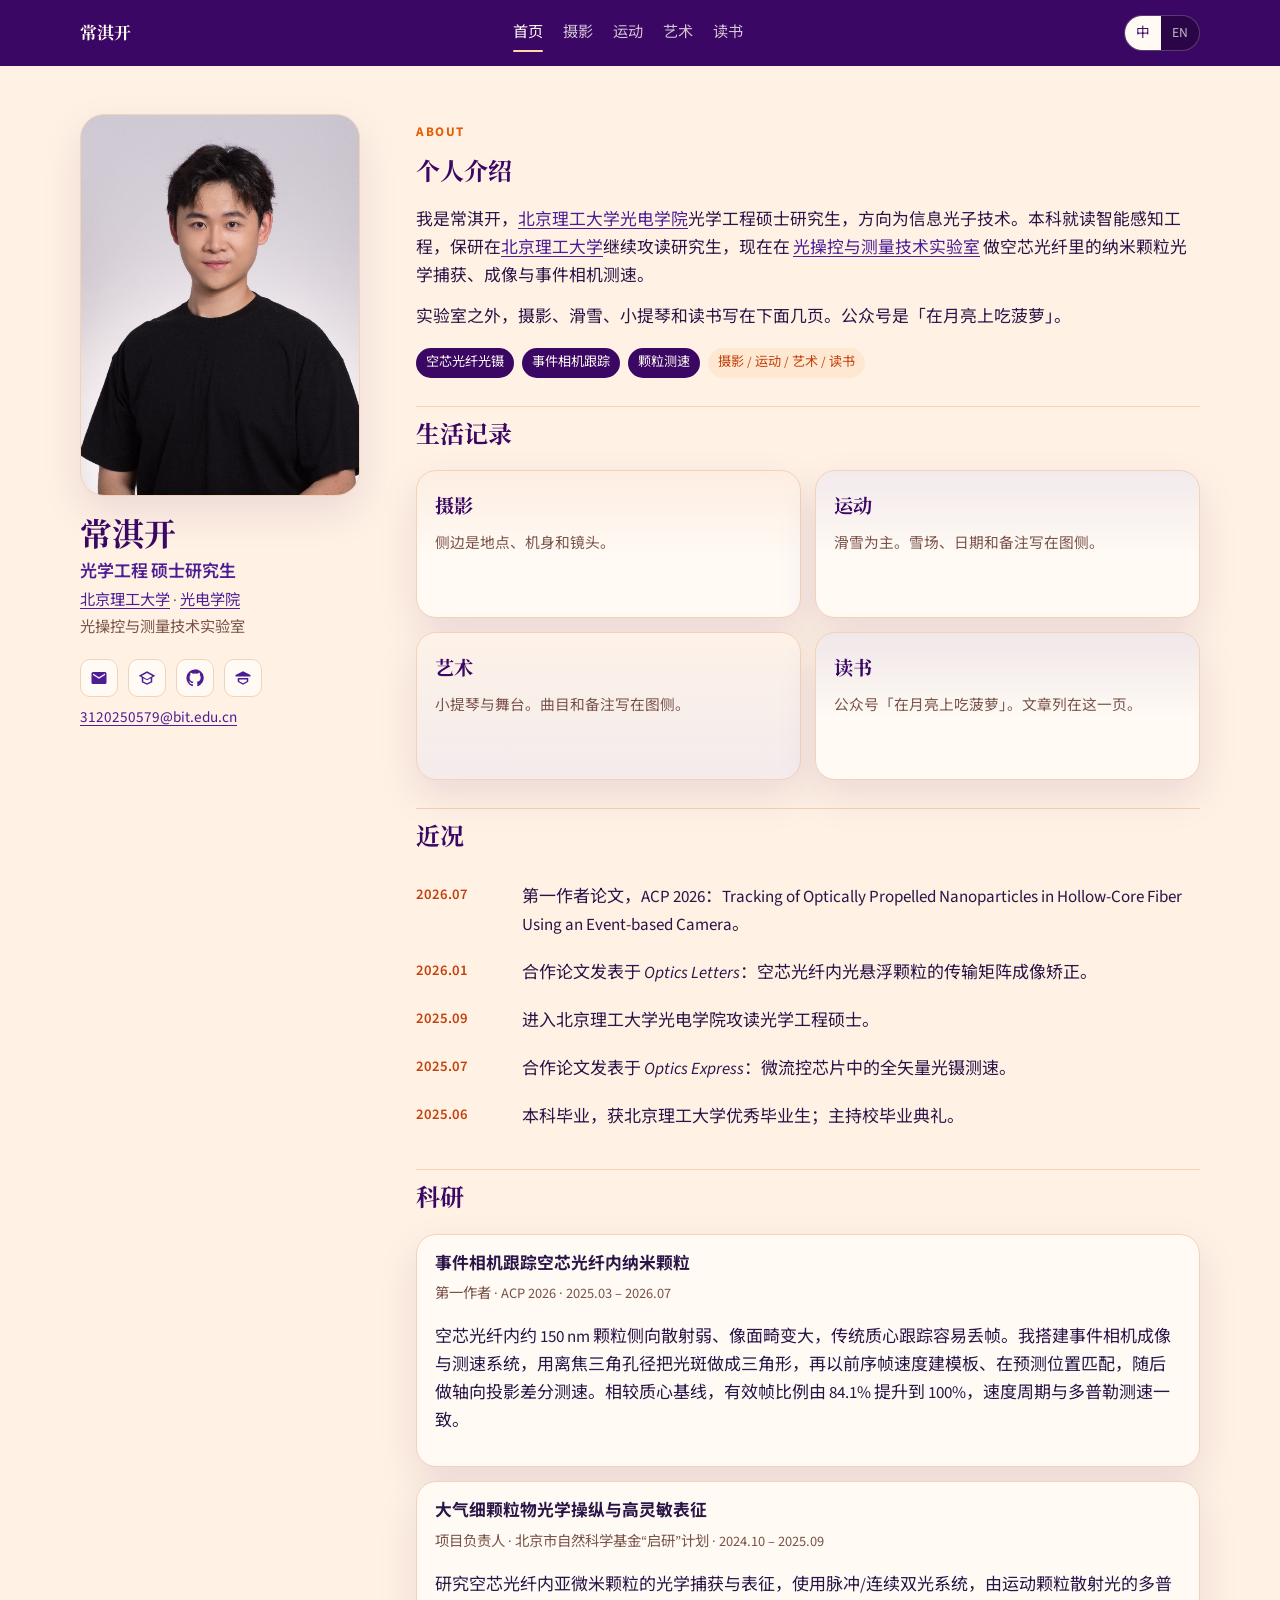
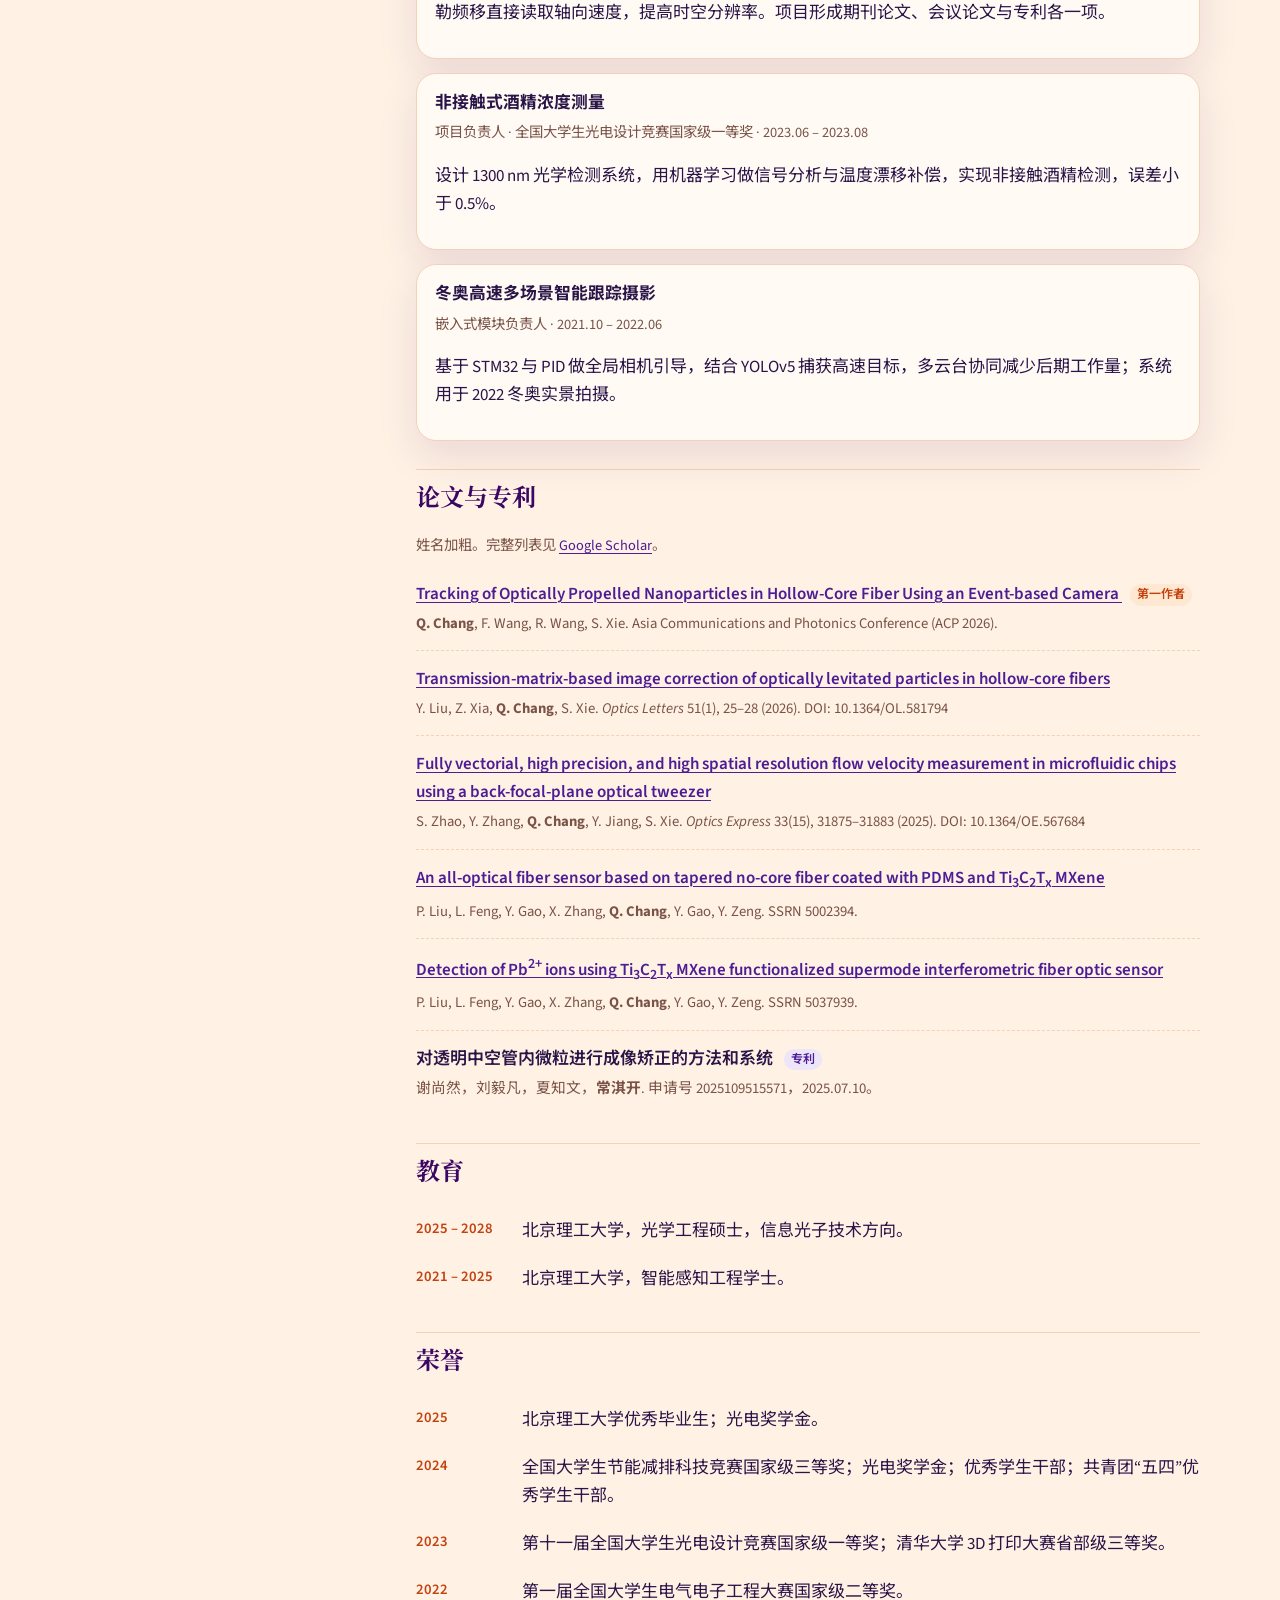
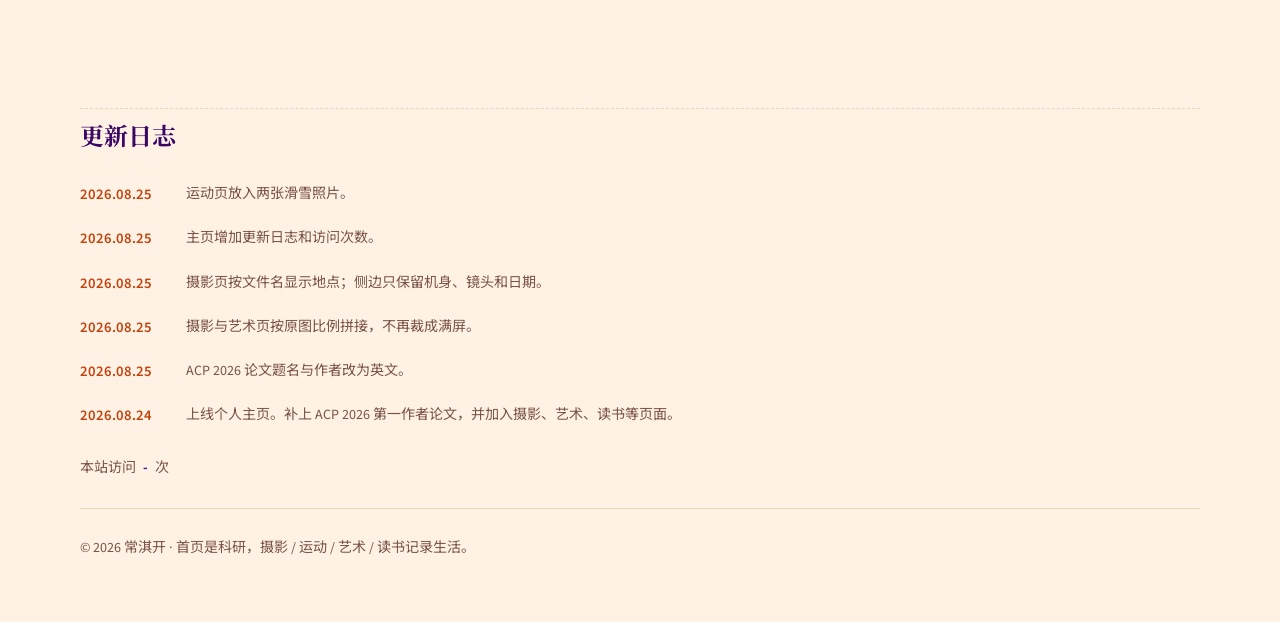
==== commit a2154548: "Add skiing photos and bust cache on gallery scripts." ====
--- a/index.html
+++ b/index.html
@@ -316,8 +316,8 @@
     <p class="lang-en">© <span class="year"></span> Qikai Chang · Research on the home page; photography, sports, art and reading in the other rooms.</p>
   </footer>
 
-  <script src="js/changelog.js"></script>
-  <script src="js/gallery.js"></script>
-  <script src="js/site.js"></script>
+  <script src="js/changelog.js?v=20260825d"></script>
+  <script src="js/gallery.js?v=20260825d"></script>
+  <script src="js/site.js?v=20260825d"></script>
 </body>
 </html>
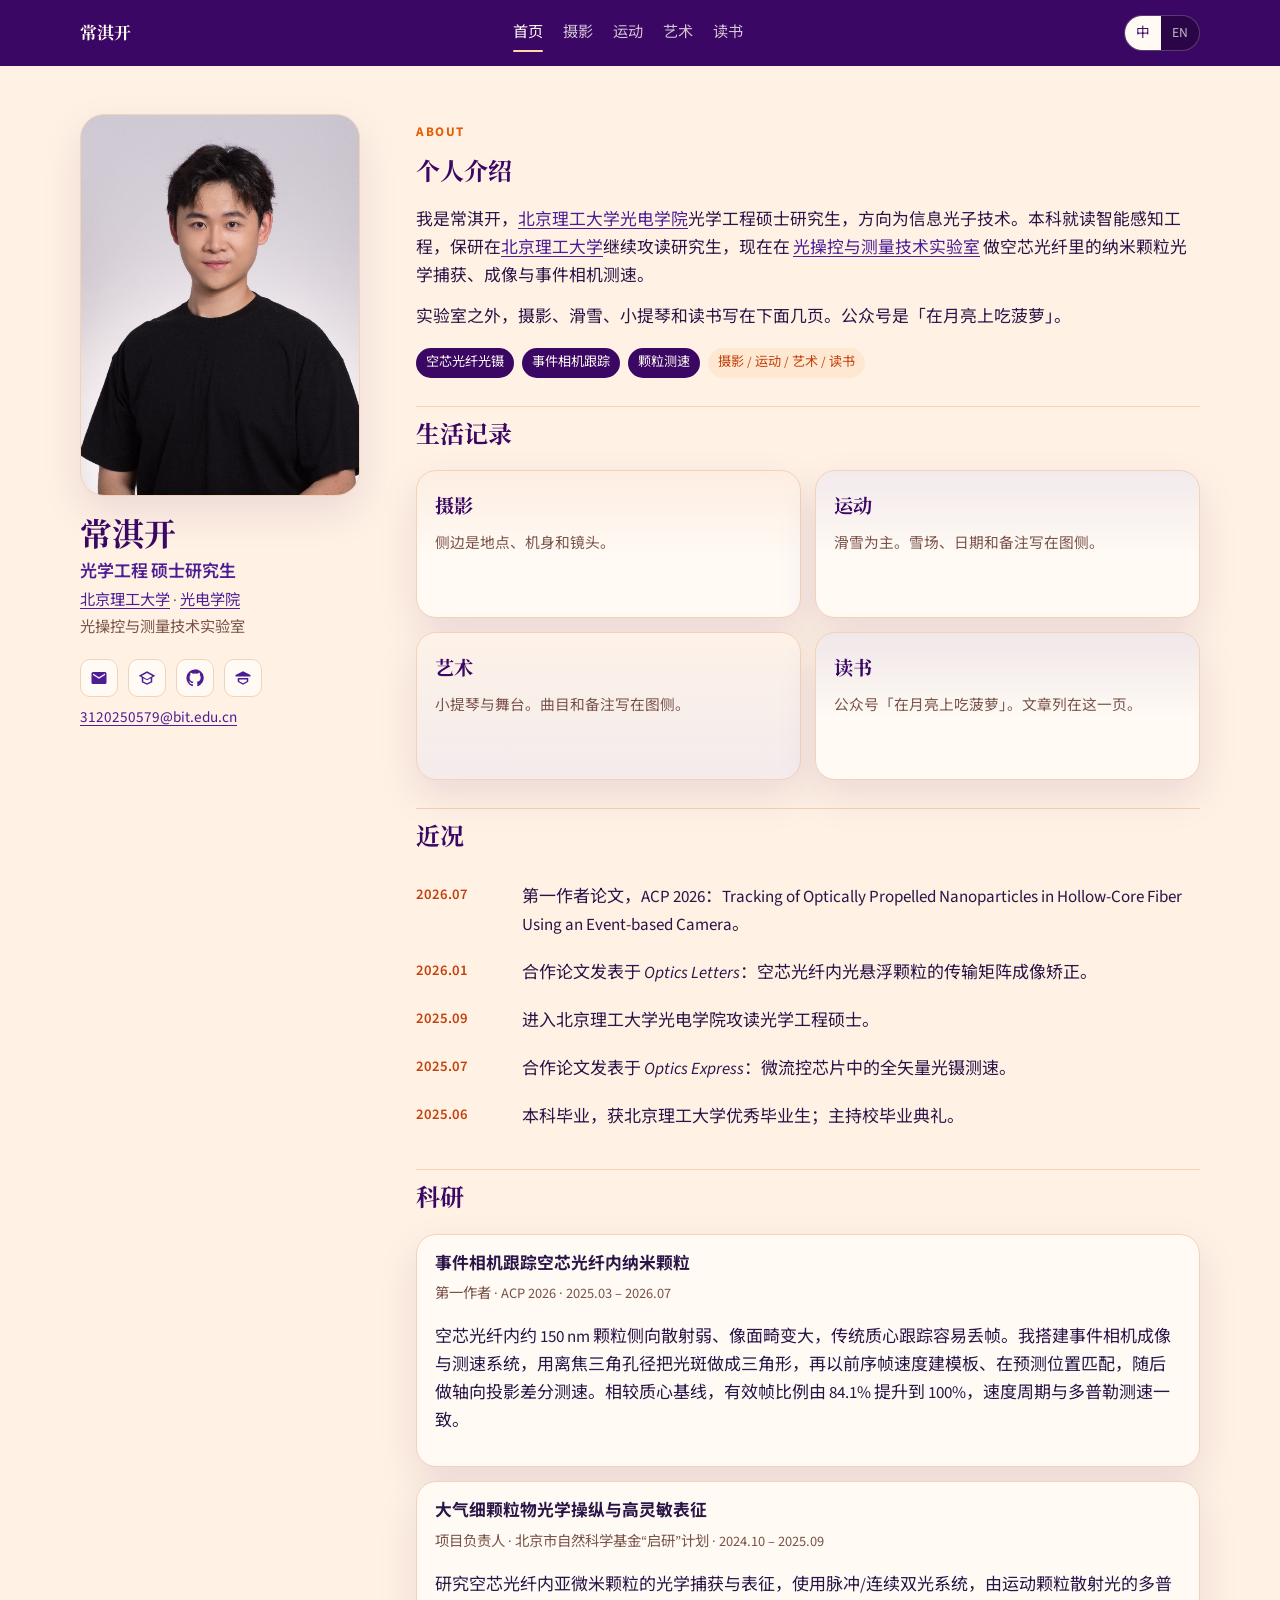
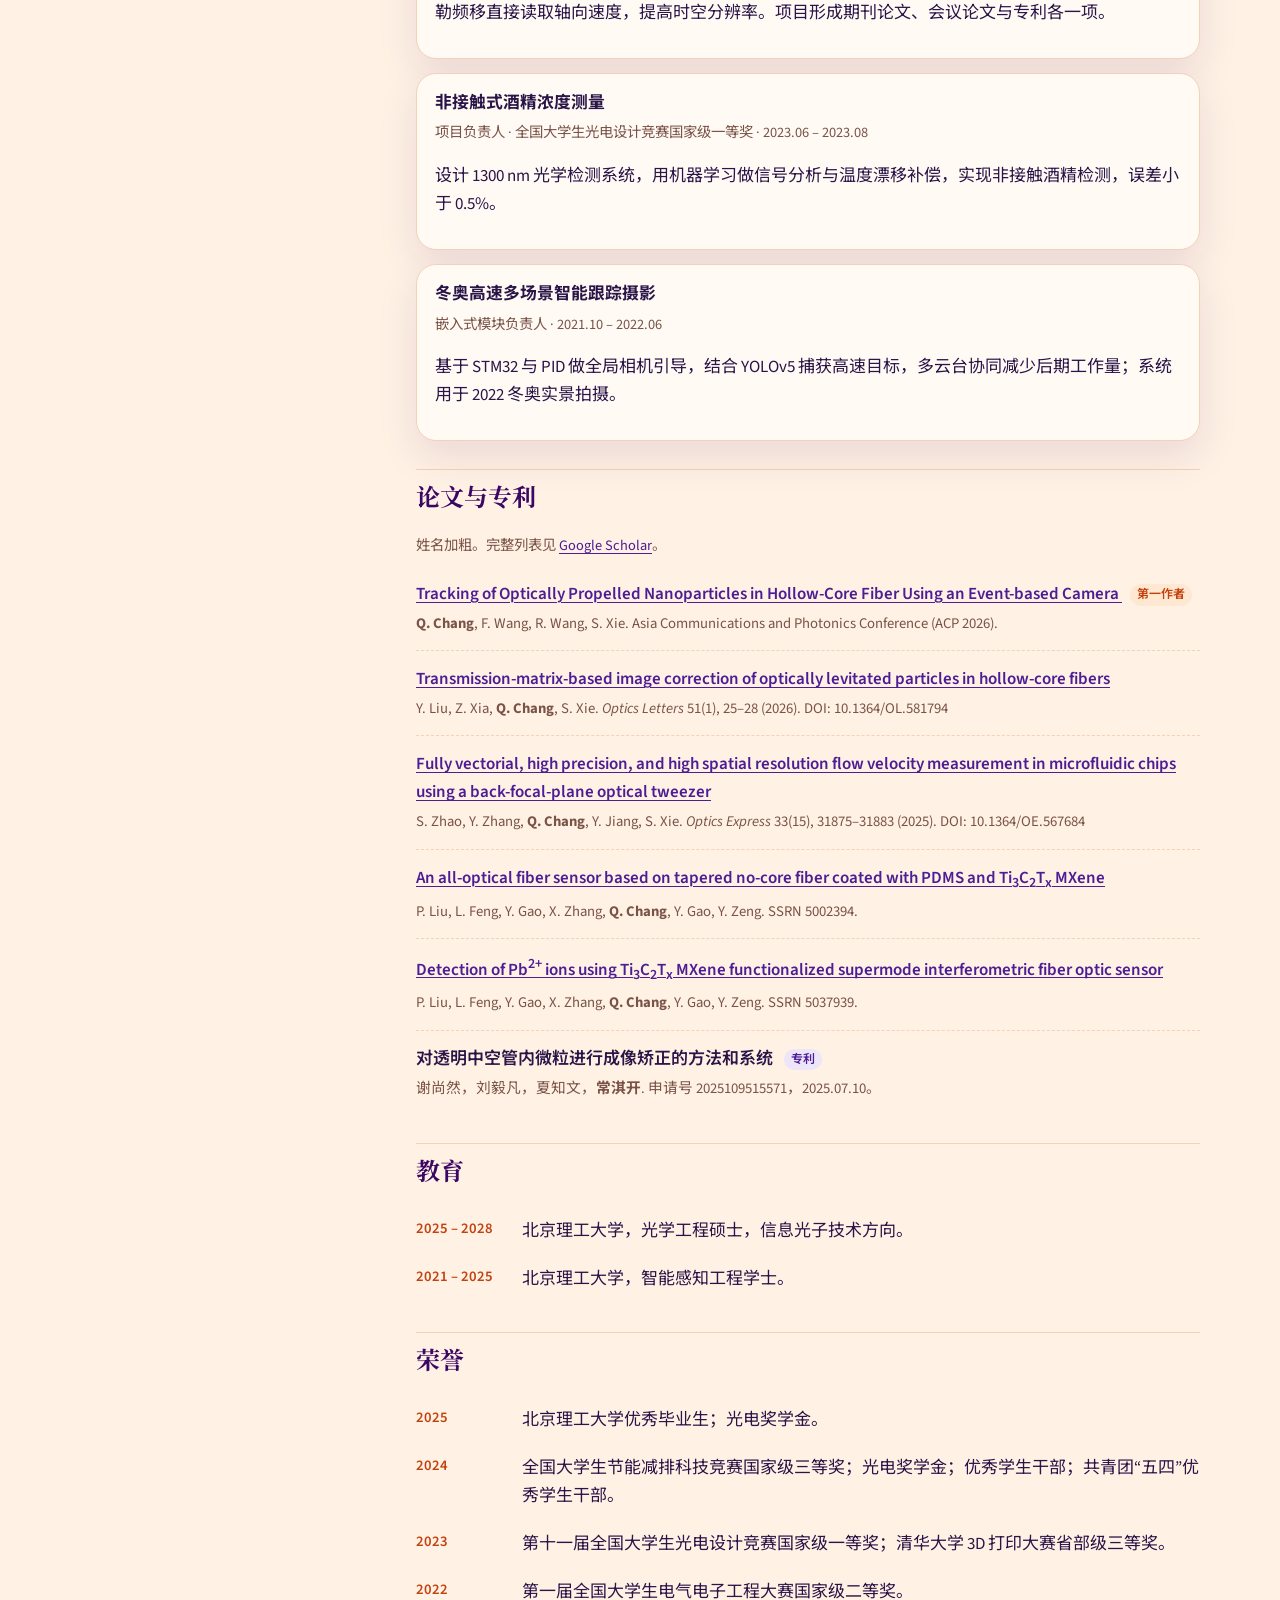
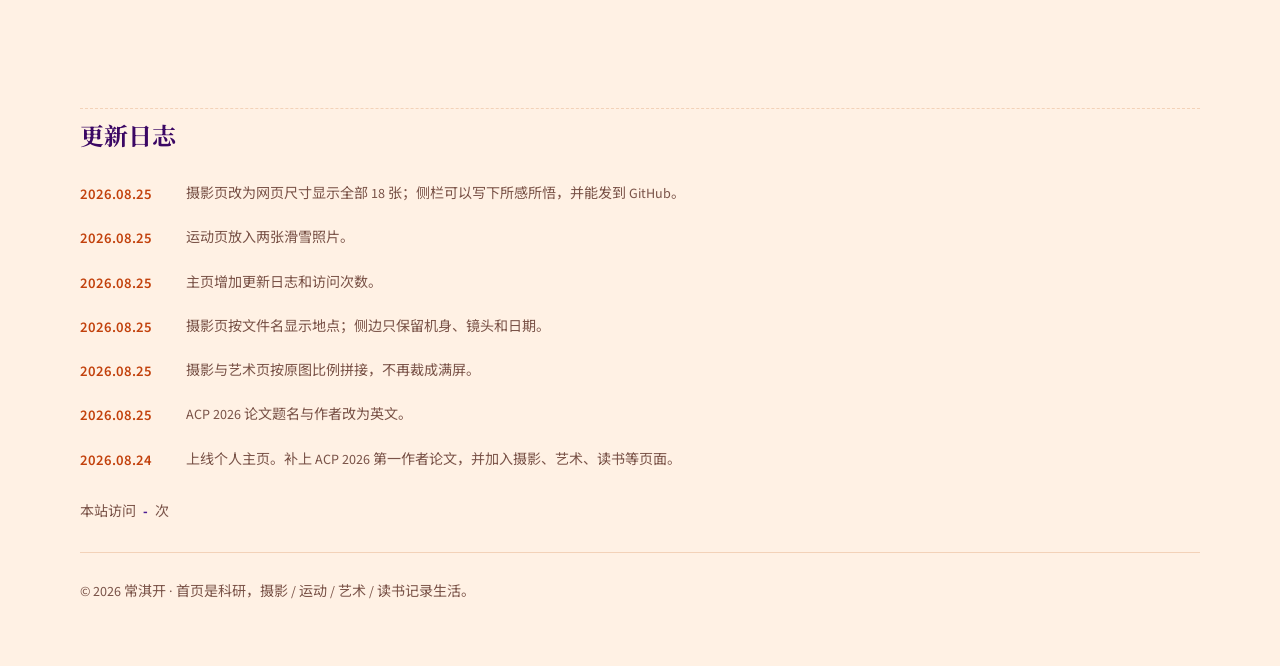
==== commit 8f71af9f: "Show every photo at web size and add a sidebar journal." ====
--- a/index.html
+++ b/index.html
@@ -316,8 +316,8 @@
     <p class="lang-en">© <span class="year"></span> Qikai Chang · Research on the home page; photography, sports, art and reading in the other rooms.</p>
   </footer>
 
-  <script src="js/changelog.js?v=20260825d"></script>
-  <script src="js/gallery.js?v=20260825d"></script>
-  <script src="js/site.js?v=20260825d"></script>
+  <script src="js/changelog.js?v=20260825e"></script>
+  <script src="js/gallery.js?v=20260825e"></script>
+  <script src="js/site.js?v=20260825e"></script>
 </body>
 </html>
--- a/css/style.css
+++ b/css/style.css
@@ -522,7 +522,7 @@
   position: relative;
   isolation: isolate;
   height: auto;
-  min-height: 0;
+  min-height: 58svh;
   overflow: hidden;
   background: #1a0d22;
   line-height: 0;
@@ -562,7 +562,7 @@
   box-shadow: 0 18px 40px rgba(8, 2, 14, 0.35);
   backdrop-filter: blur(16px);
   color: #fffaf4;
-  pointer-events: none;
+  pointer-events: auto;
   line-height: 1.4;
 }
 
@@ -636,6 +636,102 @@
   font-size: 0.92rem;
   line-height: 1.55;
   color: rgba(255, 250, 244, 0.92);
+}
+
+.film-journal {
+  margin-top: 16px;
+  padding-top: 14px;
+  border-top: 1px solid rgba(255, 255, 255, 0.12);
+}
+
+.film-journal-kicker {
+  margin: 0 0 8px;
+  color: #ffb080;
+  font-size: 0.7rem;
+  font-weight: 700;
+  letter-spacing: 0.14em;
+  text-transform: uppercase;
+}
+
+.film-journal-text {
+  margin: 0;
+  font-size: 0.92rem;
+  line-height: 1.6;
+  cursor: pointer;
+}
+
+.film-journal-text.is-empty {
+  color: rgba(255, 250, 244, 0.55);
+}
+
+.film-journal-toggle,
+.film-journal-actions button,
+.film-journal-actions a {
+  display: inline-flex;
+  align-items: center;
+  margin-top: 10px;
+  padding: 6px 10px;
+  border-radius: 999px;
+  border: 1px solid rgba(255, 255, 255, 0.22);
+  background: rgba(255, 250, 244, 0.08);
+  color: #fffaf4;
+  font: inherit;
+  font-size: 0.78rem;
+  letter-spacing: 0.02em;
+  text-decoration: none;
+  cursor: pointer;
+}
+
+.film-journal-actions {
+  display: flex;
+  flex-wrap: wrap;
+  gap: 8px;
+}
+
+.film-journal-actions button,
+.film-journal-actions a {
+  margin-top: 0;
+}
+
+.film-journal-form {
+  margin-top: 10px;
+}
+
+.film-journal-form textarea {
+  display: block;
+  width: 100%;
+  min-height: 92px;
+  resize: vertical;
+  padding: 10px 12px;
+  border-radius: 12px;
+  border: 1px solid rgba(255, 255, 255, 0.2);
+  background: rgba(8, 2, 14, 0.45);
+  color: #fffaf4;
+  font: inherit;
+  font-size: 0.9rem;
+  line-height: 1.5;
+}
+
+.film-journal-form textarea:focus {
+  outline: 2px solid rgba(232, 93, 4, 0.65);
+  outline-offset: 1px;
+}
+
+.film-count {
+  position: fixed;
+  right: 18px;
+  bottom: 18px;
+  z-index: 8;
+  margin: 0;
+  padding: 6px 10px;
+  border-radius: 999px;
+  background: rgba(16, 6, 24, 0.72);
+  border: 1px solid rgba(255, 255, 255, 0.14);
+  color: rgba(255, 250, 244, 0.88);
+  font-variant-numeric: tabular-nums;
+  font-size: 0.78rem;
+  letter-spacing: 0.04em;
+  pointer-events: none;
 }
 
 body.film img {
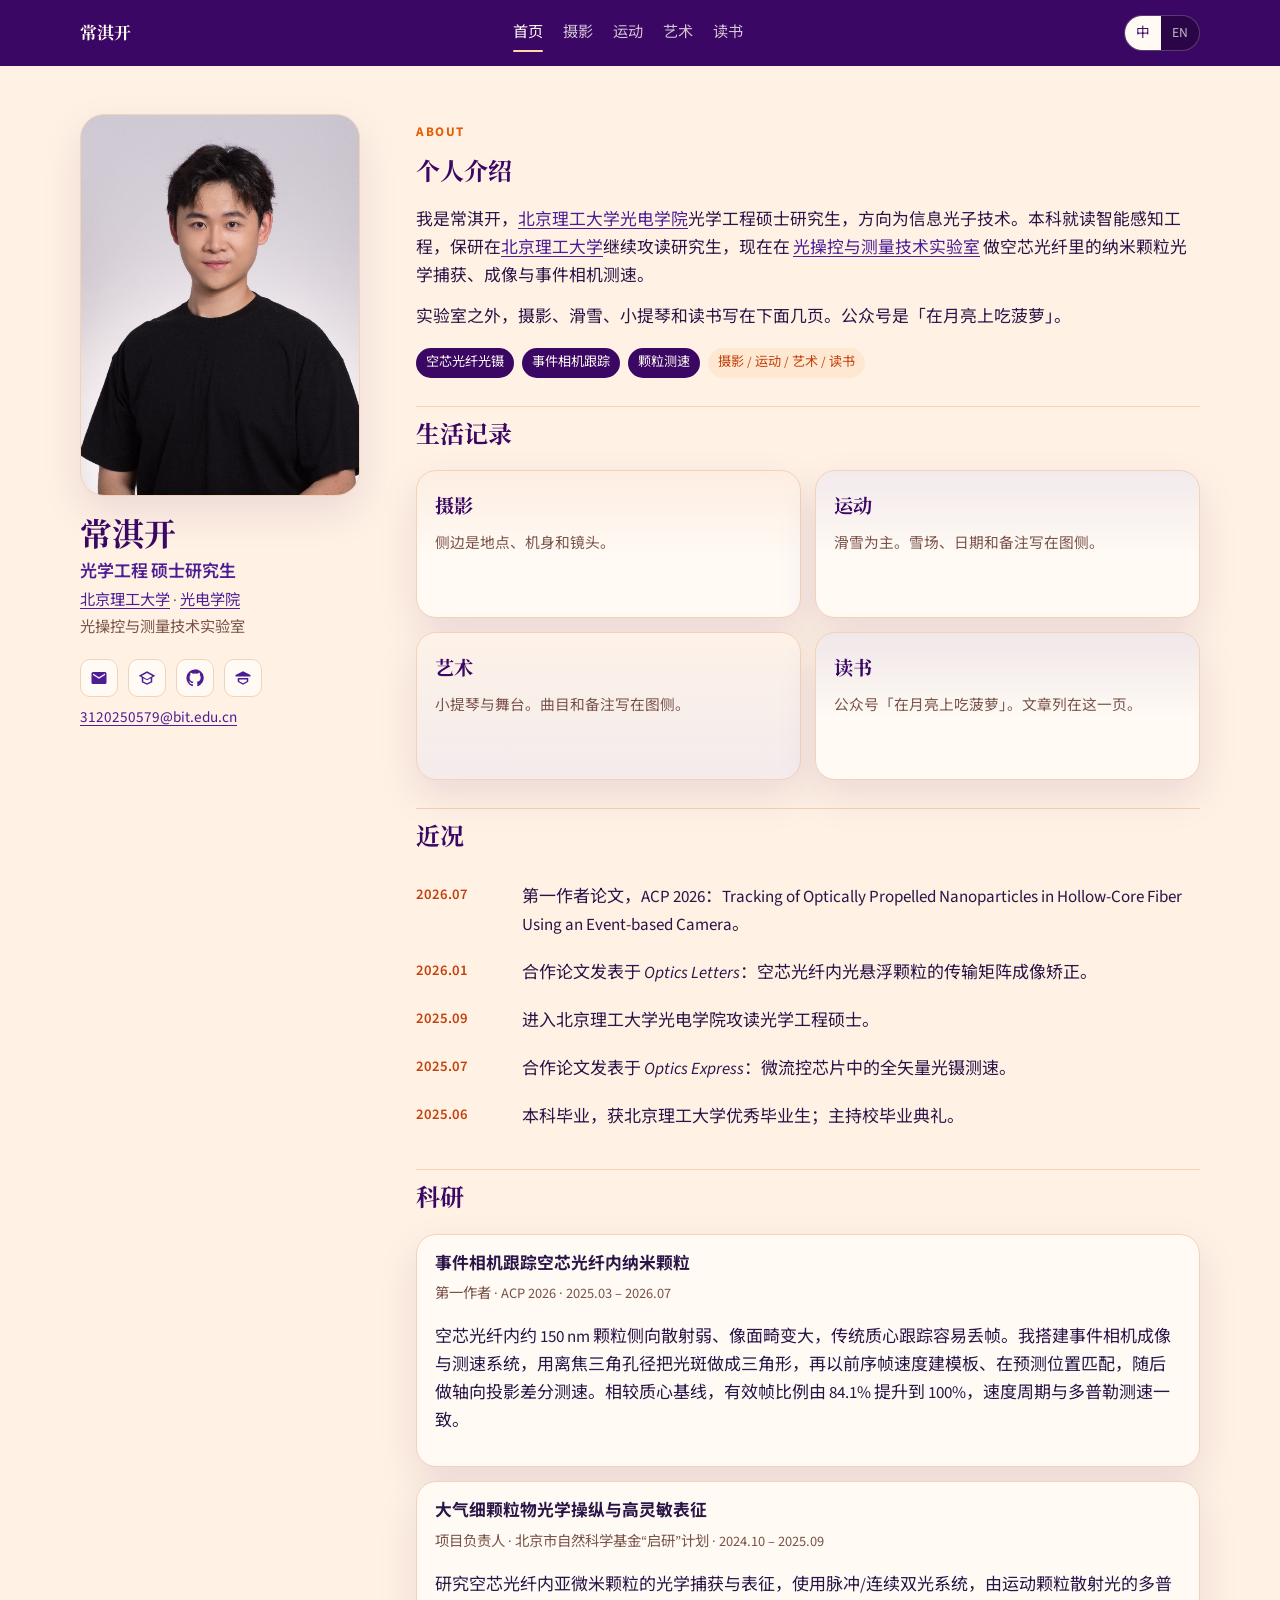
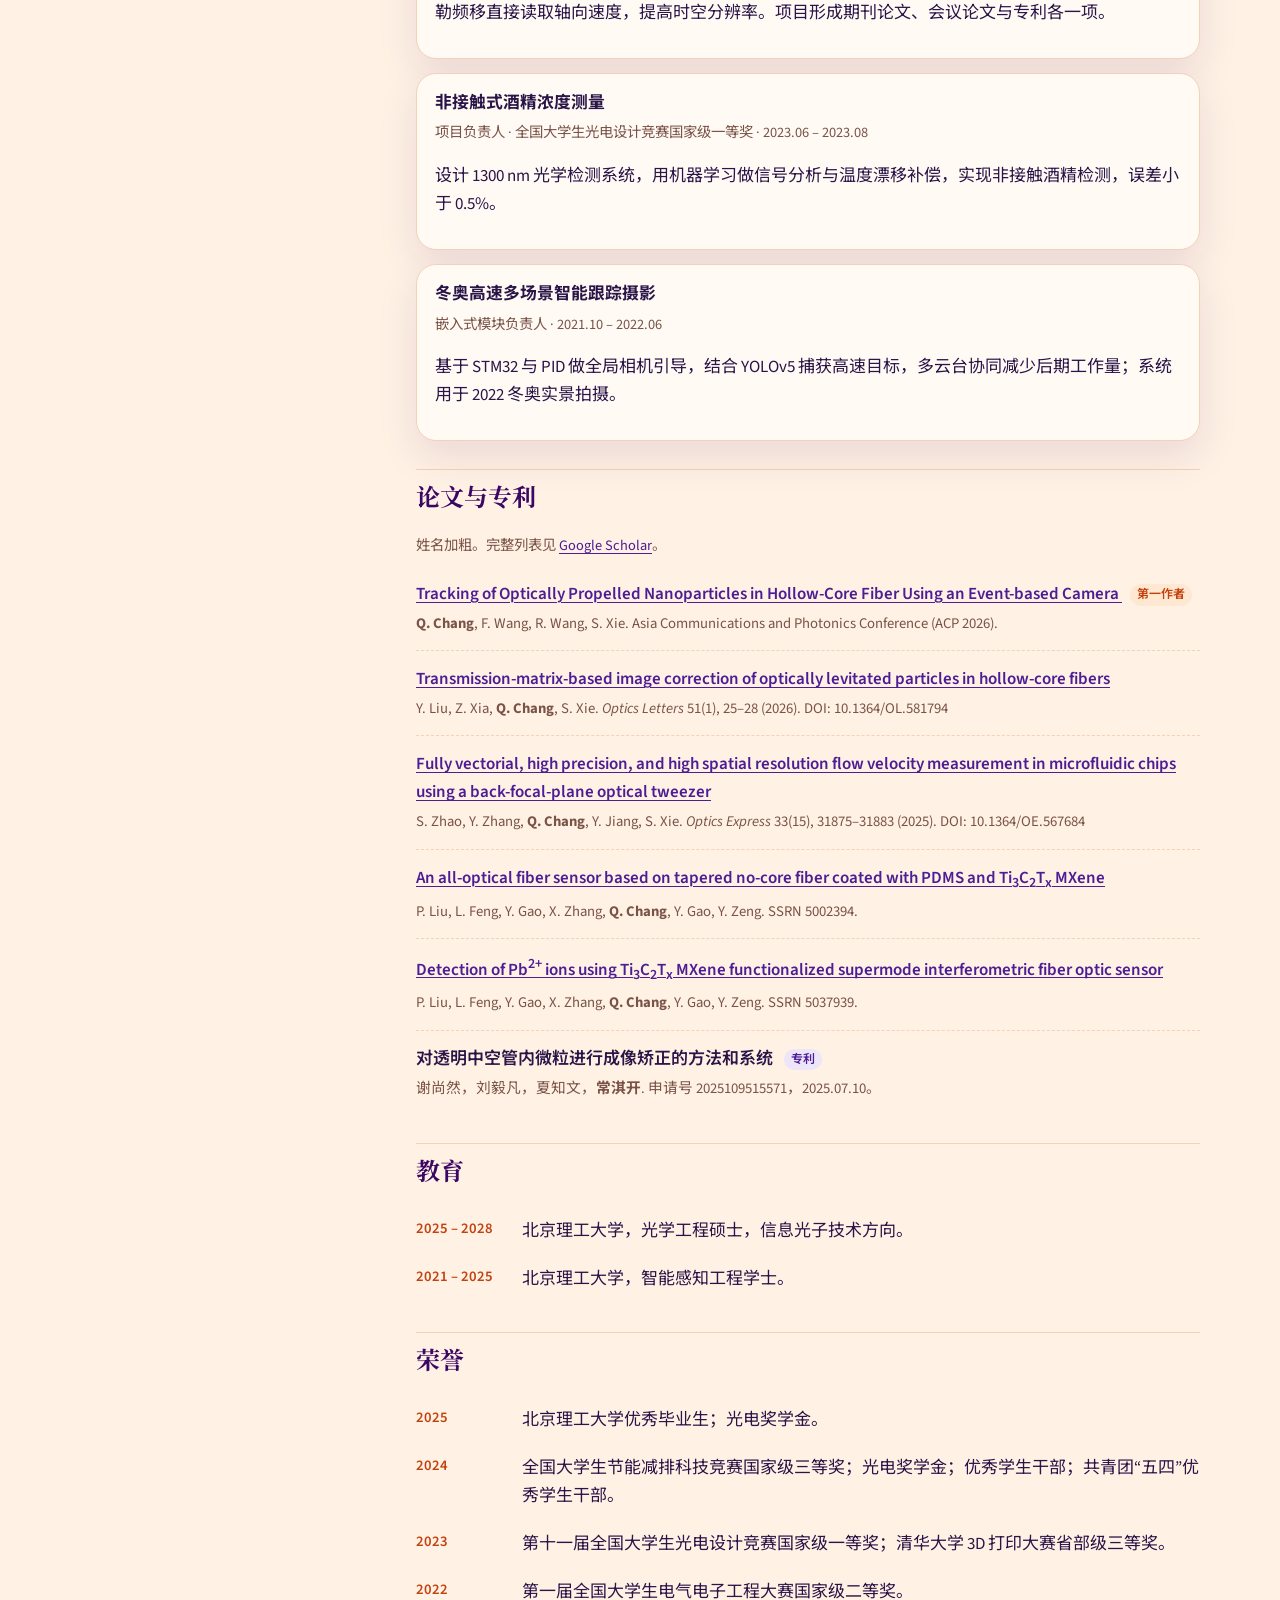
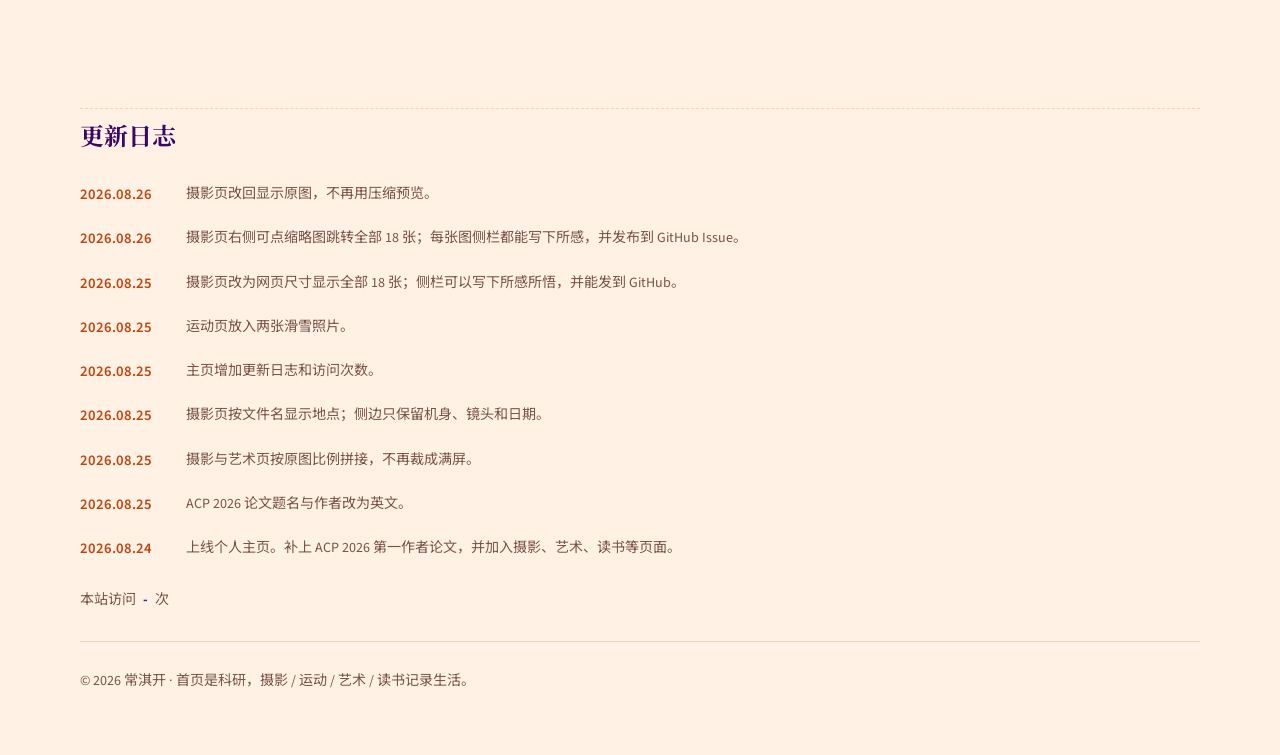
==== commit b06dfc7f: "Show photography originals, a thumbnail rail, and GitHub sidebar notes." ====
--- a/index.html
+++ b/index.html
@@ -21,7 +21,7 @@
   <link rel="preconnect" href="https://fonts.googleapis.com">
   <link rel="preconnect" href="https://fonts.gstatic.com" crossorigin>
   <link href="https://fonts.googleapis.com/css2?family=Noto+Sans+SC:wght@400;500;600;700&family=Noto+Serif+SC:wght@600;700&family=Source+Sans+3:ital,wght@0,400;0,500;0,600;0,700;1,400&family=Source+Serif+4:opsz,wght@8..60,600;8..60,700&display=swap" rel="stylesheet">
-  <link rel="stylesheet" href="css/style.css">
+  <link rel="stylesheet" href="css/style.css?v=20260826a">
 </head>
 <body data-page="home">
   <header class="site-header">
@@ -316,8 +316,8 @@
     <p class="lang-en">© <span class="year"></span> Qikai Chang · Research on the home page; photography, sports, art and reading in the other rooms.</p>
   </footer>
 
-  <script src="js/changelog.js?v=20260825e"></script>
-  <script src="js/gallery.js?v=20260825e"></script>
-  <script src="js/site.js?v=20260825e"></script>
+  <script src="js/changelog.js?v=20260826b"></script>
+  <script src="js/gallery.js?v=20260826a"></script>
+  <script src="js/site.js?v=20260826a"></script>
 </body>
 </html>
--- a/css/style.css
+++ b/css/style.css
@@ -523,7 +523,7 @@
   isolation: isolate;
   height: auto;
   min-height: 58svh;
-  overflow: hidden;
+  overflow: visible;
   background: #1a0d22;
   line-height: 0;
 }
@@ -534,8 +534,10 @@
   display: block;
   width: 100%;
   height: auto;
+  min-height: 42svh;
   object-fit: contain;
   object-position: center;
+  background: #1a0d22;
 }
 
 .film-blank {
@@ -719,7 +721,7 @@
 
 .film-count {
   position: fixed;
-  right: 18px;
+  left: 18px;
   bottom: 18px;
   z-index: 8;
   margin: 0;
@@ -732,6 +734,69 @@
   font-size: 0.78rem;
   letter-spacing: 0.04em;
   pointer-events: none;
+}
+
+.film-index {
+  position: fixed;
+  top: 50%;
+  right: 12px;
+  transform: translateY(-50%);
+  z-index: 9;
+  display: flex;
+  flex-direction: column;
+  gap: 6px;
+  max-height: calc(100svh - 120px);
+  overflow-y: auto;
+  padding: 10px 8px;
+  border-radius: 16px;
+  background: rgba(16, 6, 24, 0.78);
+  border: 1px solid rgba(255, 255, 255, 0.14);
+  backdrop-filter: blur(12px);
+}
+
+.film-index-count {
+  margin: 0 0 4px;
+  color: rgba(255, 250, 244, 0.92);
+  font-size: 0.72rem;
+  letter-spacing: 0.04em;
+  text-align: center;
+  line-height: 1.3;
+}
+
+.film-index-item {
+  display: block;
+  width: 44px;
+  height: 28px;
+  padding: 0;
+  border: 1px solid transparent;
+  border-radius: 5px;
+  overflow: hidden;
+  background: #2a1238;
+  cursor: pointer;
+}
+
+.film-index-item img {
+  width: 100%;
+  height: 100%;
+  object-fit: cover;
+  min-height: 0;
+}
+
+.film-index-item.is-current {
+  border-color: #ffb080;
+  box-shadow: 0 0 0 1px #ffb080;
+}
+
+.film-journal-github {
+  background: #e85d04 !important;
+  border-color: #e85d04 !important;
+}
+
+.film-journal-hint {
+  margin: 8px 0 0;
+  color: rgba(255, 250, 244, 0.55);
+  font-size: 0.72rem;
+  line-height: 1.45;
 }
 
 body.film img {
@@ -845,7 +910,31 @@
     border: 0;
     background: linear-gradient(transparent, rgba(12, 4, 18, 0.92));
     backdrop-filter: blur(8px);
-    padding: 64px 22px 28px;
+    padding: 64px 22px 72px;
+  }
+
+  .film-index {
+    top: auto;
+    right: 0;
+    left: 0;
+    bottom: 0;
+    transform: none;
+    flex-direction: row;
+    align-items: center;
+    max-height: none;
+    width: 100%;
+    border-radius: 0;
+    overflow-x: auto;
+    overflow-y: hidden;
+    padding: 8px 12px 10px;
+  }
+
+  .film-index-count {
+    display: none;
+  }
+
+  .film-count {
+    bottom: 56px;
   }
 }
 
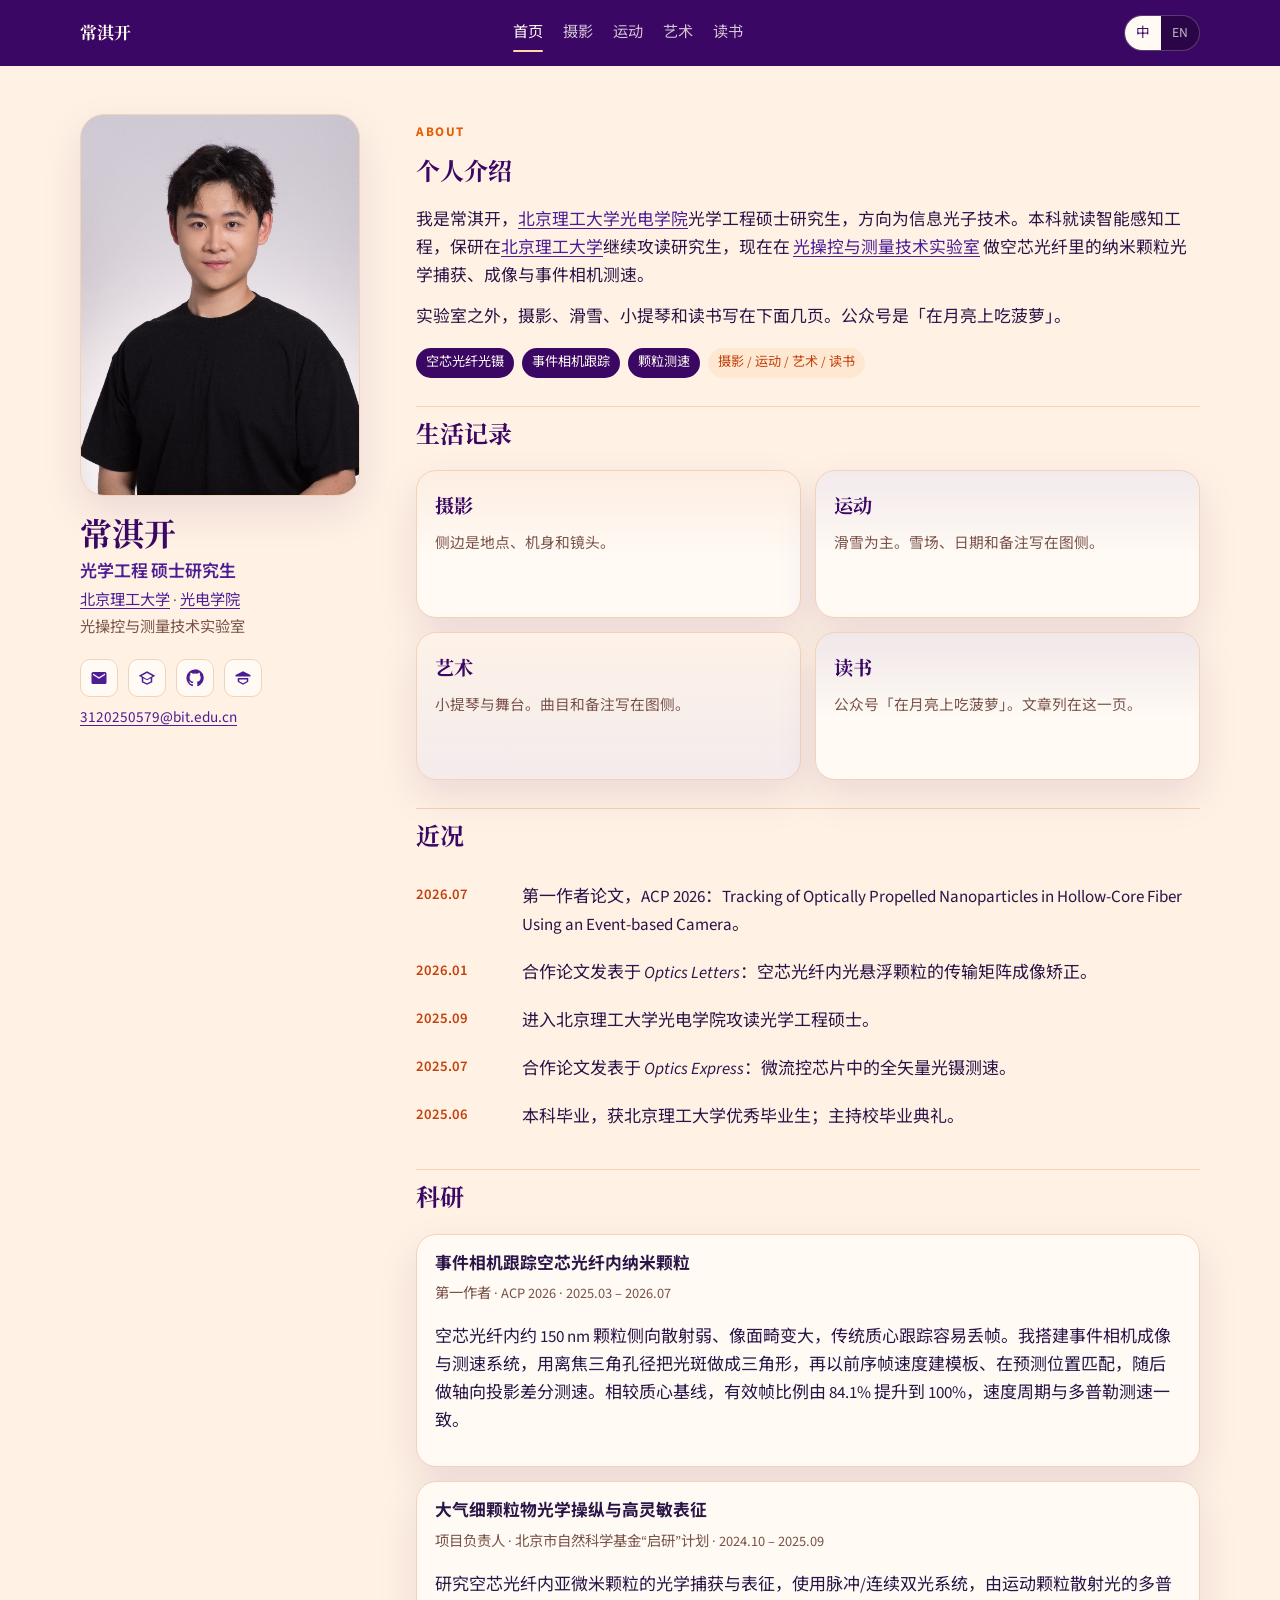
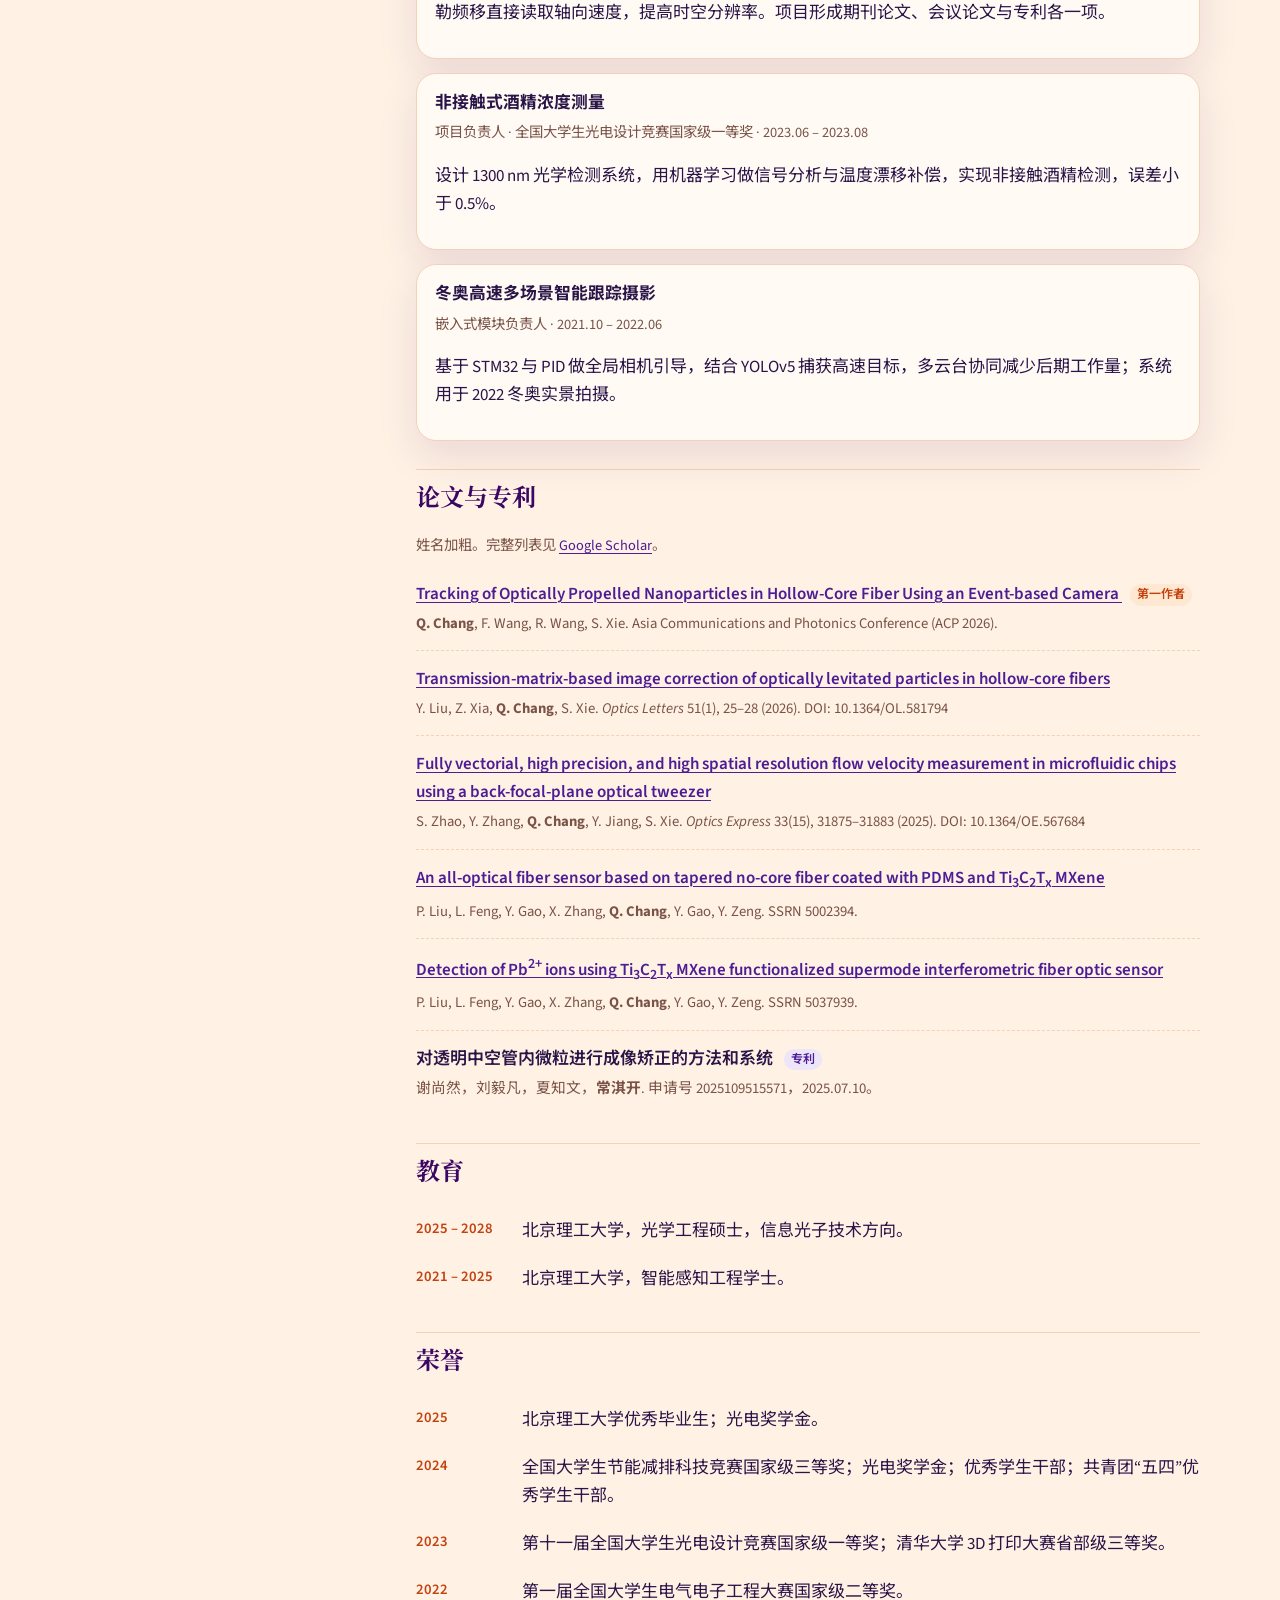
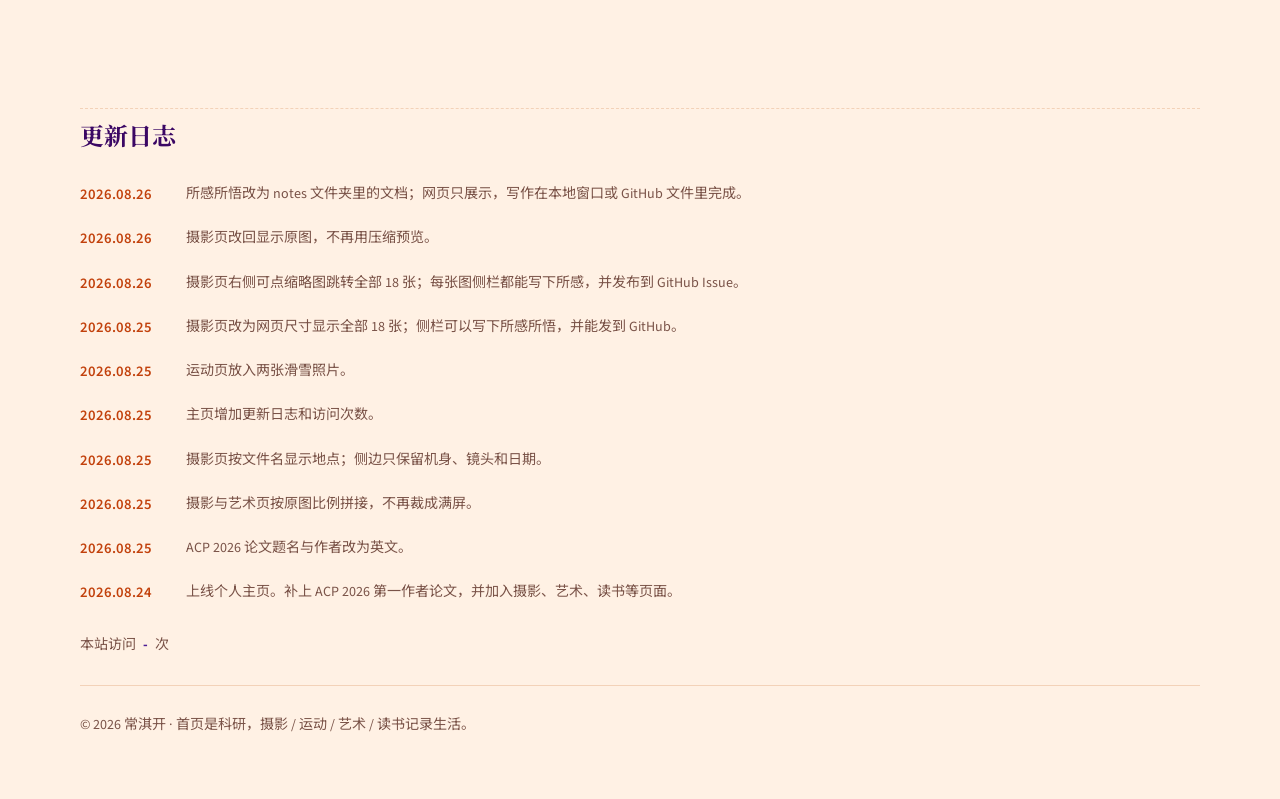
==== commit a728b3f9: "Load photo notes from local markdown files instead of on-site editing." ====
--- a/index.html
+++ b/index.html
@@ -316,7 +316,7 @@
     <p class="lang-en">© <span class="year"></span> Qikai Chang · Research on the home page; photography, sports, art and reading in the other rooms.</p>
   </footer>
 
-  <script src="js/changelog.js?v=20260826b"></script>
+  <script src="js/changelog.js?v=20260826c"></script>
   <script src="js/gallery.js?v=20260826a"></script>
   <script src="js/site.js?v=20260826a"></script>
 </body>
--- a/css/style.css
+++ b/css/style.css
@@ -659,64 +659,6 @@
   margin: 0;
   font-size: 0.92rem;
   line-height: 1.6;
-  cursor: pointer;
-}
-
-.film-journal-text.is-empty {
-  color: rgba(255, 250, 244, 0.55);
-}
-
-.film-journal-toggle,
-.film-journal-actions button,
-.film-journal-actions a {
-  display: inline-flex;
-  align-items: center;
-  margin-top: 10px;
-  padding: 6px 10px;
-  border-radius: 999px;
-  border: 1px solid rgba(255, 255, 255, 0.22);
-  background: rgba(255, 250, 244, 0.08);
-  color: #fffaf4;
-  font: inherit;
-  font-size: 0.78rem;
-  letter-spacing: 0.02em;
-  text-decoration: none;
-  cursor: pointer;
-}
-
-.film-journal-actions {
-  display: flex;
-  flex-wrap: wrap;
-  gap: 8px;
-}
-
-.film-journal-actions button,
-.film-journal-actions a {
-  margin-top: 0;
-}
-
-.film-journal-form {
-  margin-top: 10px;
-}
-
-.film-journal-form textarea {
-  display: block;
-  width: 100%;
-  min-height: 92px;
-  resize: vertical;
-  padding: 10px 12px;
-  border-radius: 12px;
-  border: 1px solid rgba(255, 255, 255, 0.2);
-  background: rgba(8, 2, 14, 0.45);
-  color: #fffaf4;
-  font: inherit;
-  font-size: 0.9rem;
-  line-height: 1.5;
-}
-
-.film-journal-form textarea:focus {
-  outline: 2px solid rgba(232, 93, 4, 0.65);
-  outline-offset: 1px;
 }
 
 .film-count {
@@ -787,18 +729,6 @@
   box-shadow: 0 0 0 1px #ffb080;
 }
 
-.film-journal-github {
-  background: #e85d04 !important;
-  border-color: #e85d04 !important;
-}
-
-.film-journal-hint {
-  margin: 8px 0 0;
-  color: rgba(255, 250, 244, 0.55);
-  font-size: 0.72rem;
-  line-height: 1.45;
-}
-
 body.film img {
   max-width: 100%;
 }
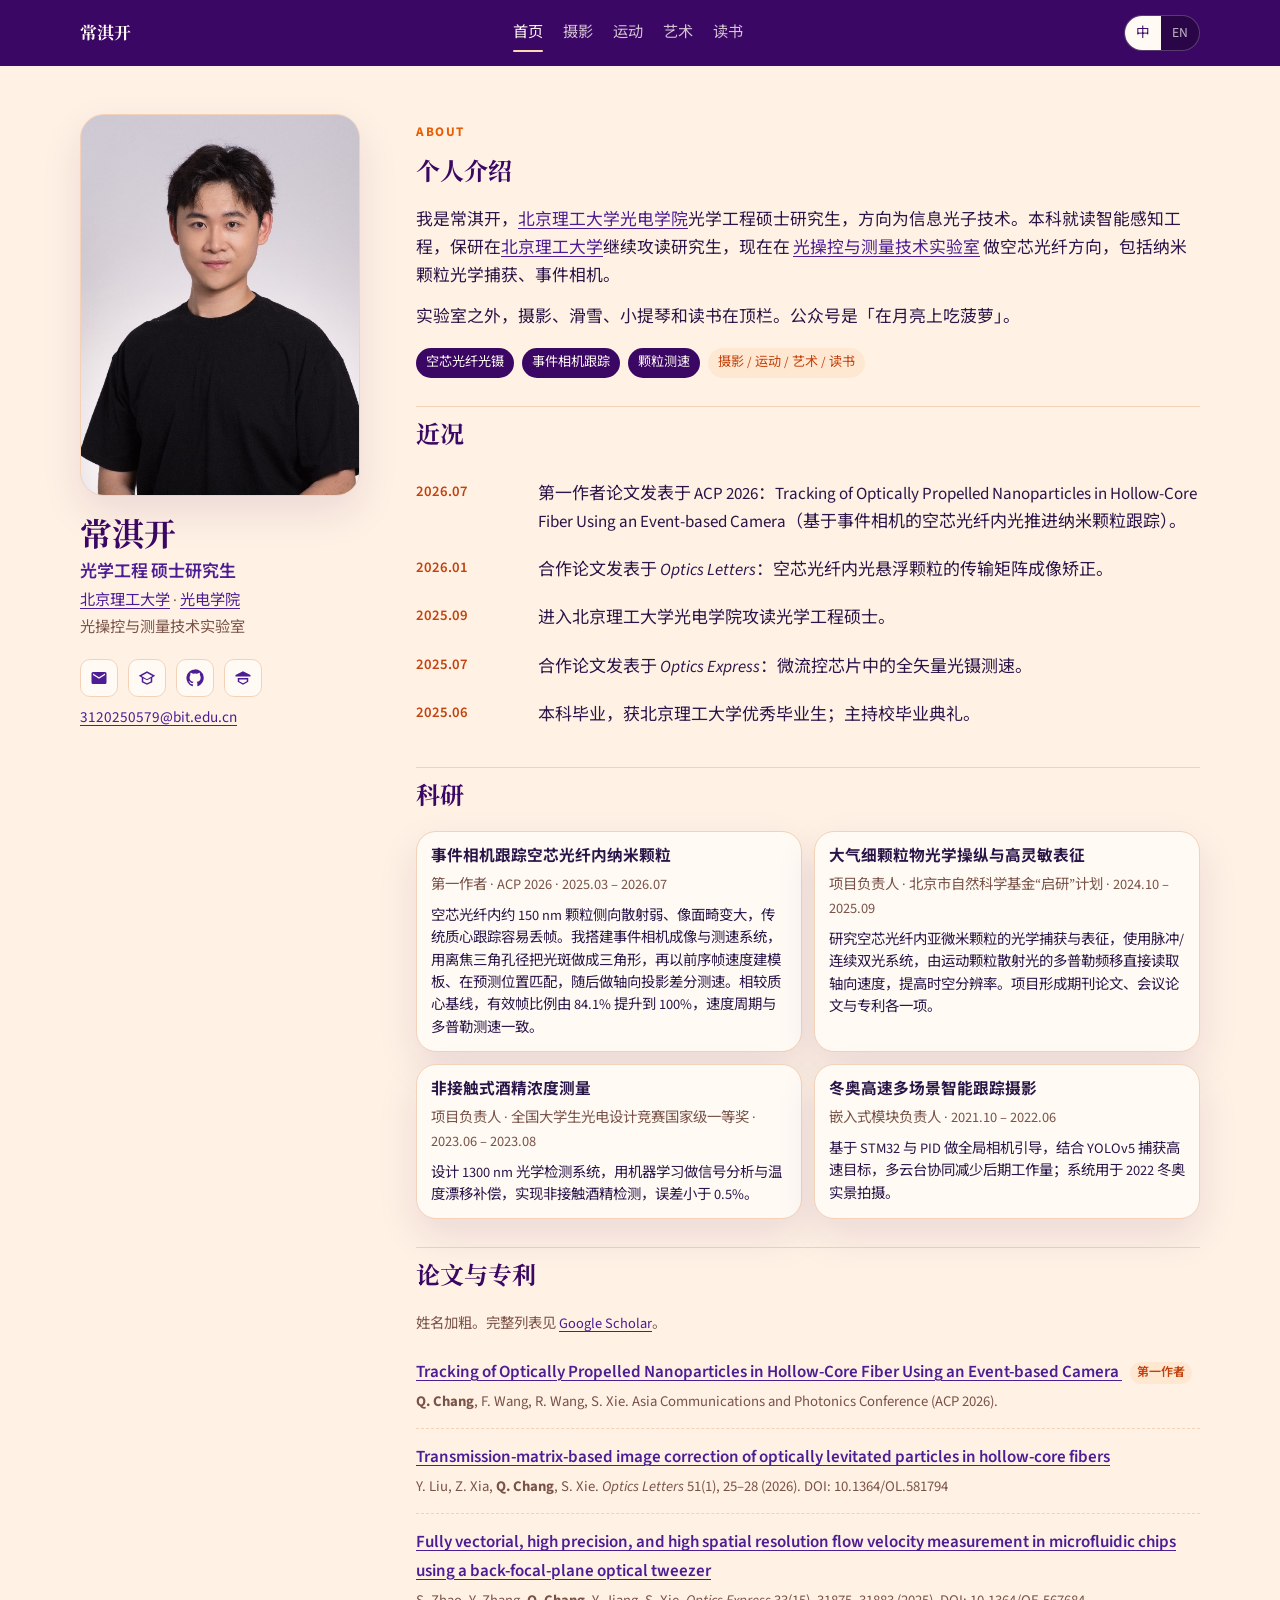
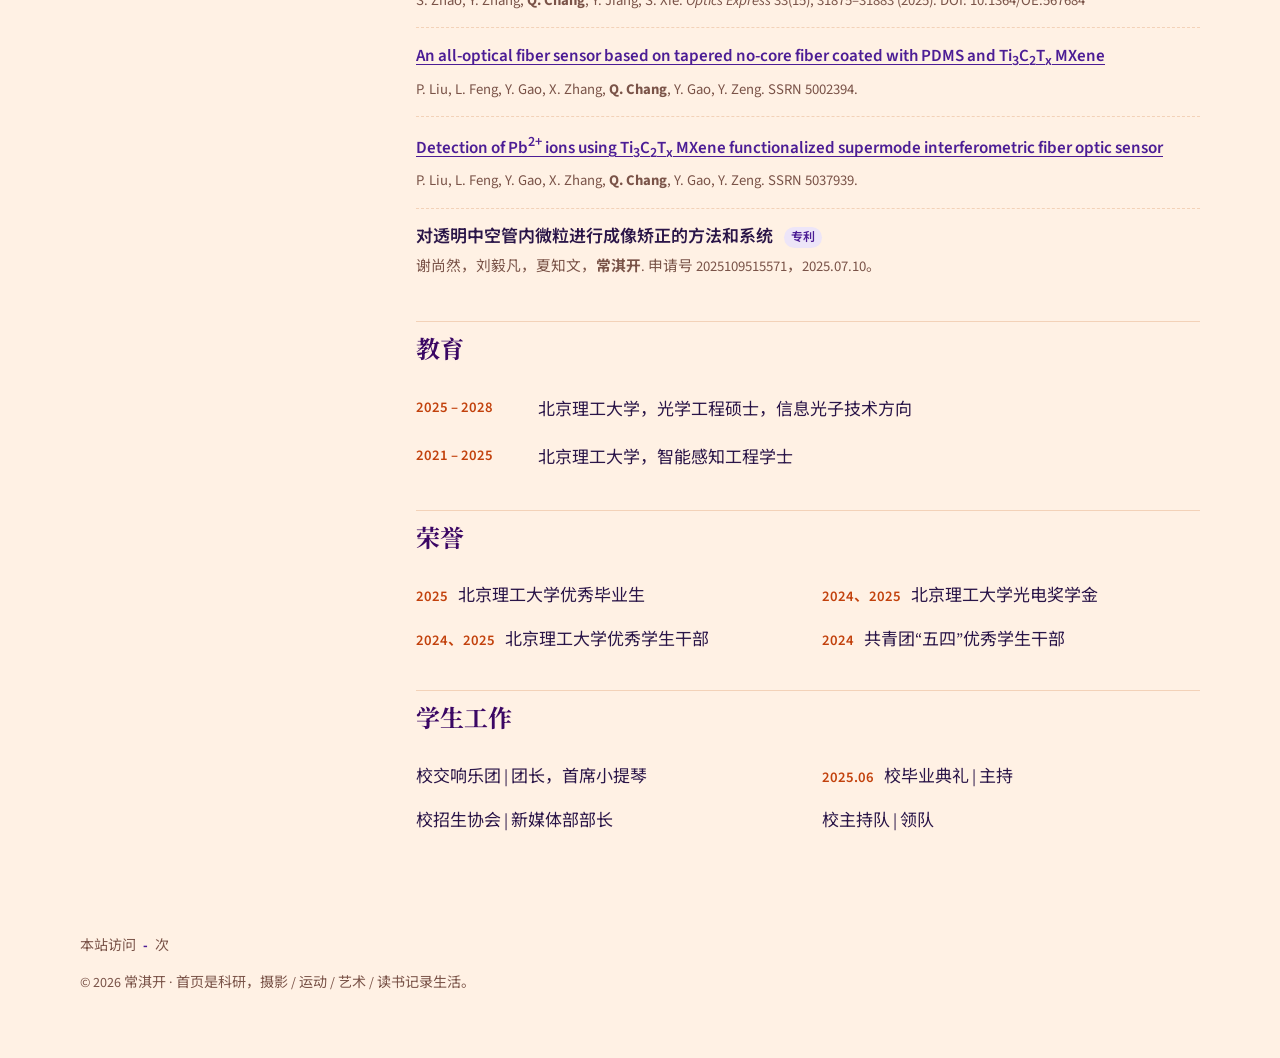
==== commit 087ee972: "Remove the homepage changelog and tighten education, awards, and research layout." ====
--- a/index.html
+++ b/index.html
@@ -21,7 +21,7 @@
   <link rel="preconnect" href="https://fonts.googleapis.com">
   <link rel="preconnect" href="https://fonts.gstatic.com" crossorigin>
   <link href="https://fonts.googleapis.com/css2?family=Noto+Sans+SC:wght@400;500;600;700&family=Noto+Serif+SC:wght@600;700&family=Source+Sans+3:ital,wght@0,400;0,500;0,600;0,700;1,400&family=Source+Serif+4:opsz,wght@8..60,600;8..60,700&display=swap" rel="stylesheet">
-  <link rel="stylesheet" href="css/style.css?v=20260826a">
+  <link rel="stylesheet" href="css/style.css?v=20260827c">
 </head>
 <body data-page="home">
   <header class="site-header">
@@ -87,7 +87,7 @@
         <p class="lead lang-zh">
           我是常淇开，<a href="https://www.bit.edu.cn/" target="_blank" rel="noopener">北京理工大学</a><a href="https://opt.bit.edu.cn/" target="_blank" rel="noopener">光电学院</a>光学工程硕士研究生，方向为信息光子技术。本科就读智能感知工程，保研在<a href="https://www.bit.edu.cn/" target="_blank" rel="noopener">北京理工大学</a>继续攻读研究生，现在在
           <a href="https://sxielab.com/" target="_blank" rel="noopener">光操控与测量技术实验室</a>
-          做空芯光纤里的纳米颗粒光学捕获、成像与事件相机测速。
+          做空芯光纤方向，包括纳米颗粒光学捕获、事件相机。
         </p>
         <p class="lead lang-en">
           I am Qikai Chang, an M.Eng. student in Optical Engineering at the
@@ -95,10 +95,10 @@
           <a href="https://www.bit.edu.cn/" target="_blank" rel="noopener">Beijing Institute of Technology</a>,
           focusing on information photonics. I studied Intelligent Perception Engineering as an undergraduate and stayed at BIT for graduate school via recommended admission. I now work in the
           <a href="https://sxielab.com/" target="_blank" rel="noopener">Laboratory of Optical Manipulation &amp; Metrology</a>
-          on optical trapping, imaging, and event-camera velocimetry of nanoparticles in hollow-core fibers.
+          on hollow-core fiber, including optical trapping of nanoparticles and event cameras.
         </p>
-        <p class="lead lang-zh">实验室之外，摄影、滑雪、小提琴和读书写在下面几页。公众号是「在月亮上吃菠萝」。</p>
-        <p class="lead lang-en">Outside the lab, photography, skiing, violin, and reading live on the pages below. I write at the WeChat account Eating Pineapple on the Moon.</p>
+        <p class="lead lang-zh">实验室之外，摄影、滑雪、小提琴和读书在顶栏。公众号是「在月亮上吃菠萝」。</p>
+        <p class="lead lang-en">Outside the lab, photography, skiing, violin, and reading are in the top bar. I write at the WeChat account Eating Pineapple on the Moon.</p>
         <div class="chips">
           <span class="chip lang-zh">空芯光纤光镊</span>
           <span class="chip lang-en">Hollow-core fiber tweezers</span>
@@ -111,45 +111,14 @@
         </div>
       </section>
 
-      <section class="section" id="life">
-        <h2 class="lang-zh">生活记录</h2>
-        <h2 class="lang-en">Life</h2>
-        <div class="portals">
-          <a class="portal photo" href="photography.html">
-            <strong class="lang-zh">摄影</strong>
-            <strong class="lang-en">Photography</strong>
-            <span class="lang-zh">侧边是地点、机身和镜头。</span>
-            <span class="lang-en">Place, camera, and lens sit on the side.</span>
-          </a>
-          <a class="portal sports" href="sports.html">
-            <strong class="lang-zh">运动</strong>
-            <strong class="lang-en">Sports</strong>
-            <span class="lang-zh">滑雪为主。雪场、日期和备注写在图侧。</span>
-            <span class="lang-en">Mostly skiing. Resort, date, and notes sit beside the frame.</span>
-          </a>
-          <a class="portal art" href="art.html">
-            <strong class="lang-zh">艺术</strong>
-            <strong class="lang-en">Art</strong>
-            <span class="lang-zh">小提琴与舞台。曲目和备注写在图侧。</span>
-            <span class="lang-en">Violin and stage. Piece and notes sit beside the frame.</span>
-          </a>
-          <a class="portal reading" href="reading.html">
-            <strong class="lang-zh">读书</strong>
-            <strong class="lang-en">Reading</strong>
-            <span class="lang-zh">公众号「在月亮上吃菠萝」。文章列在这一页。</span>
-            <span class="lang-en">WeChat account Eating Pineapple on the Moon. Essays live here.</span>
-          </a>
-        </div>
-      </section>
-
       <section class="section" id="news">
         <h2 class="lang-zh">近况</h2>
         <h2 class="lang-en">News</h2>
         <ul class="news-list">
           <li>
             <span class="date">2026.07</span>
-            <span class="lang-zh">第一作者论文，ACP 2026：Tracking of Optically Propelled Nanoparticles in Hollow-Core Fiber Using an Event-based Camera。</span>
-            <span class="lang-en">First-author paper, ACP 2026: Tracking of Optically Propelled Nanoparticles in Hollow-Core Fiber Using an Event-based Camera.</span>
+            <span class="lang-zh">第一作者论文发表于 ACP 2026：Tracking of Optically Propelled Nanoparticles in Hollow-Core Fiber Using an Event-based Camera（基于事件相机的空芯光纤内光推进纳米颗粒跟踪）。</span>
+            <span class="lang-en">First-author paper at ACP 2026: Tracking of Optically Propelled Nanoparticles in Hollow-Core Fiber Using an Event-based Camera.</span>
           </li>
           <li>
             <span class="date">2026.01</span>
@@ -260,13 +229,13 @@
         <ul class="edu-list">
           <li>
             <span class="date">2025 – 2028</span>
-            <span class="lang-zh">北京理工大学，光学工程硕士，信息光子技术方向。</span>
-            <span class="lang-en">M.Eng. in Optical Engineering, Beijing Institute of Technology. Information photonics.</span>
+            <span class="lang-zh">北京理工大学，光学工程硕士，信息光子技术方向</span>
+            <span class="lang-en">M.Eng. in Optical Engineering, Beijing Institute of Technology. Information photonics</span>
           </li>
           <li>
             <span class="date">2021 – 2025</span>
-            <span class="lang-zh">北京理工大学，智能感知工程学士。</span>
-            <span class="lang-en">B.Eng. in Intelligent Perception Engineering, Beijing Institute of Technology.</span>
+            <span class="lang-zh">北京理工大学，智能感知工程学士</span>
+            <span class="lang-en">B.Eng. in Intelligent Perception Engineering, Beijing Institute of Technology</span>
           </li>
         </ul>
       </section>
@@ -277,23 +246,50 @@
         <ul class="award-list">
           <li>
             <span class="date">2025</span>
-            <span class="lang-zh">北京理工大学优秀毕业生；光电奖学金。</span>
-            <span class="lang-en">BIT Outstanding Graduate; Optoelectronics Scholarship.</span>
+            <span class="lang-zh">北京理工大学优秀毕业生</span>
+            <span class="lang-en">BIT Outstanding Graduate</span>
+          </li>
+          <li>
+            <span class="date">2024、2025</span>
+            <span class="lang-zh">北京理工大学光电奖学金</span>
+            <span class="lang-en">BIT Optoelectronics Scholarship</span>
+          </li>
+          <li>
+            <span class="date">2024、2025</span>
+            <span class="lang-zh">北京理工大学优秀学生干部</span>
+            <span class="lang-en">BIT Outstanding Student Cadre</span>
           </li>
           <li>
             <span class="date">2024</span>
-            <span class="lang-zh">全国大学生节能减排科技竞赛国家级三等奖；光电奖学金；优秀学生干部；共青团“五四”优秀学生干部。</span>
-            <span class="lang-en">National Third Prize, Energy Conservation and Emission Reduction Contest; Optoelectronics Scholarship; Outstanding Student Cadre.</span>
-          </li>
-          <li>
-            <span class="date">2023</span>
-            <span class="lang-zh">第十一届全国大学生光电设计竞赛国家级一等奖；清华大学 3D 打印大赛省部级三等奖。</span>
-            <span class="lang-en">National First Prize, 11th Optoelectronic Design Contest; provincial Third Prize, Tsinghua 3D Printing Contest.</span>
-          </li>
-          <li>
-            <span class="date">2022</span>
-            <span class="lang-zh">第一届全国大学生电气电子工程大赛国家级二等奖。</span>
-            <span class="lang-en">National Second Prize, Electrical and Electronic Engineering Contest.</span>
+            <span class="lang-zh">共青团“五四”优秀学生干部</span>
+            <span class="lang-en">May Fourth Outstanding Student Cadre, Communist Youth League</span>
+          </li>
+        </ul>
+      </section>
+
+      <section class="section" id="service">
+        <h2 class="lang-zh">学生工作</h2>
+        <h2 class="lang-en">Student work</h2>
+        <ul class="service-list">
+          <li>
+            <span class="date"></span>
+            <span class="lang-zh">校交响乐团 | 团长，首席小提琴</span>
+            <span class="lang-en">University Symphony Orchestra | President and concertmaster</span>
+          </li>
+          <li>
+            <span class="date">2025.06</span>
+            <span class="lang-zh">校毕业典礼 | 主持</span>
+            <span class="lang-en">University commencement | Host</span>
+          </li>
+          <li>
+            <span class="date"></span>
+            <span class="lang-zh">校招生协会 | 新媒体部部长</span>
+            <span class="lang-en">Admissions Association | Head of New Media</span>
+          </li>
+          <li>
+            <span class="date"></span>
+            <span class="lang-zh">校主持队 | 领队</span>
+            <span class="lang-en">University hosting team | Team leader</span>
           </li>
         </ul>
       </section>
@@ -301,23 +297,16 @@
   </main>
 
   <footer class="wrap footer">
-    <section class="section log-section" id="log">
-      <h2 class="lang-zh">更新日志</h2>
-      <h2 class="lang-en">Updates</h2>
-      <ul class="log-list" data-changelog></ul>
-      <p class="visit-count">
-        <span class="lang-zh">本站访问</span>
-        <b id="vercount_value_site_pv">-</b>
-        <span class="lang-zh">次</span>
-        <span class="lang-en">visits</span>
-      </p>
-    </section>
+    <p class="visit-count">
+      <span class="lang-zh">本站访问</span>
+      <b id="vercount_value_site_pv">-</b>
+      <span class="lang-zh">次</span>
+      <span class="lang-en">visits</span>
+    </p>
     <p class="lang-zh">© <span class="year"></span> 常淇开 · 首页是科研，摄影 / 运动 / 艺术 / 读书记录生活。</p>
     <p class="lang-en">© <span class="year"></span> Qikai Chang · Research on the home page; photography, sports, art and reading in the other rooms.</p>
   </footer>
 
-  <script src="js/changelog.js?v=20260826c"></script>
-  <script src="js/gallery.js?v=20260826a"></script>
-  <script src="js/site.js?v=20260826a"></script>
+  <script src="js/site.js?v=20260827c"></script>
 </body>
 </html>
--- a/css/style.css
+++ b/css/style.css
@@ -283,22 +283,33 @@
 .news-list,
 .edu-list,
 .award-list,
-.activity-list,
-.log-list {
+.service-list {
   list-style: none;
   margin: 0;
   padding: 0;
 }
 
 .news-list li,
-.edu-list li,
-.award-list li,
-.activity-list li,
-.log-list li {
+.edu-list li {
   display: grid;
-  grid-template-columns: 92px 1fr;
+  grid-template-columns: 108px 1fr;
   gap: 14px;
   padding: 10px 0;
+}
+
+.award-list,
+.service-list {
+  display: grid;
+  grid-template-columns: 1fr 1fr;
+  column-gap: 28px;
+}
+
+.award-list li,
+.service-list li {
+  display: flex;
+  gap: 10px;
+  align-items: baseline;
+  padding: 8px 0;
 }
 
 .date {
@@ -306,25 +317,38 @@
   font-variant-numeric: tabular-nums;
   font-size: 0.92rem;
   font-weight: 600;
+  flex: 0 0 auto;
+  white-space: nowrap;
+}
+
+.date:empty {
+  display: none;
 }
 
 .cards {
   display: grid;
-  gap: 14px;
+  grid-template-columns: 1fr 1fr;
+  gap: 12px;
 }
 
 .card {
   background: var(--bg-elev);
   border: 1px solid var(--line);
   border-radius: var(--radius);
-  padding: 18px 18px 14px;
+  padding: 14px 14px 12px;
   box-shadow: var(--shadow);
 }
 
 .card h3 {
   margin: 0 0 6px;
-  font-size: 1.05rem;
-  line-height: 1.4;
+  font-size: 0.98rem;
+  line-height: 1.35;
+}
+
+.card p:not(.meta) {
+  margin: 0;
+  font-size: 0.9rem;
+  line-height: 1.55;
 }
 
 .meta {
@@ -739,18 +763,8 @@
   padding: 0 0 48px;
 }
 
-.log-section {
-  margin: 0 0 28px;
-  padding-top: 8px;
-  border-top: 1px dashed var(--line);
-}
-
-.log-section h2 {
-  color: var(--purple-deep);
-}
-
 .visit-count {
-  margin: 18px 0 0;
+  margin: 0 0 12px;
   color: var(--muted);
 }
 
@@ -909,11 +923,14 @@
 
   .news-list li,
   .edu-list li,
-  .award-list li,
-  .activity-list li,
-  .essay-list li,
-  .log-list li {
+  .essay-list li {
     grid-template-columns: 1fr;
     gap: 2px;
   }
-}
+
+  .cards,
+  .award-list,
+  .service-list {
+    grid-template-columns: 1fr;
+  }
+}
